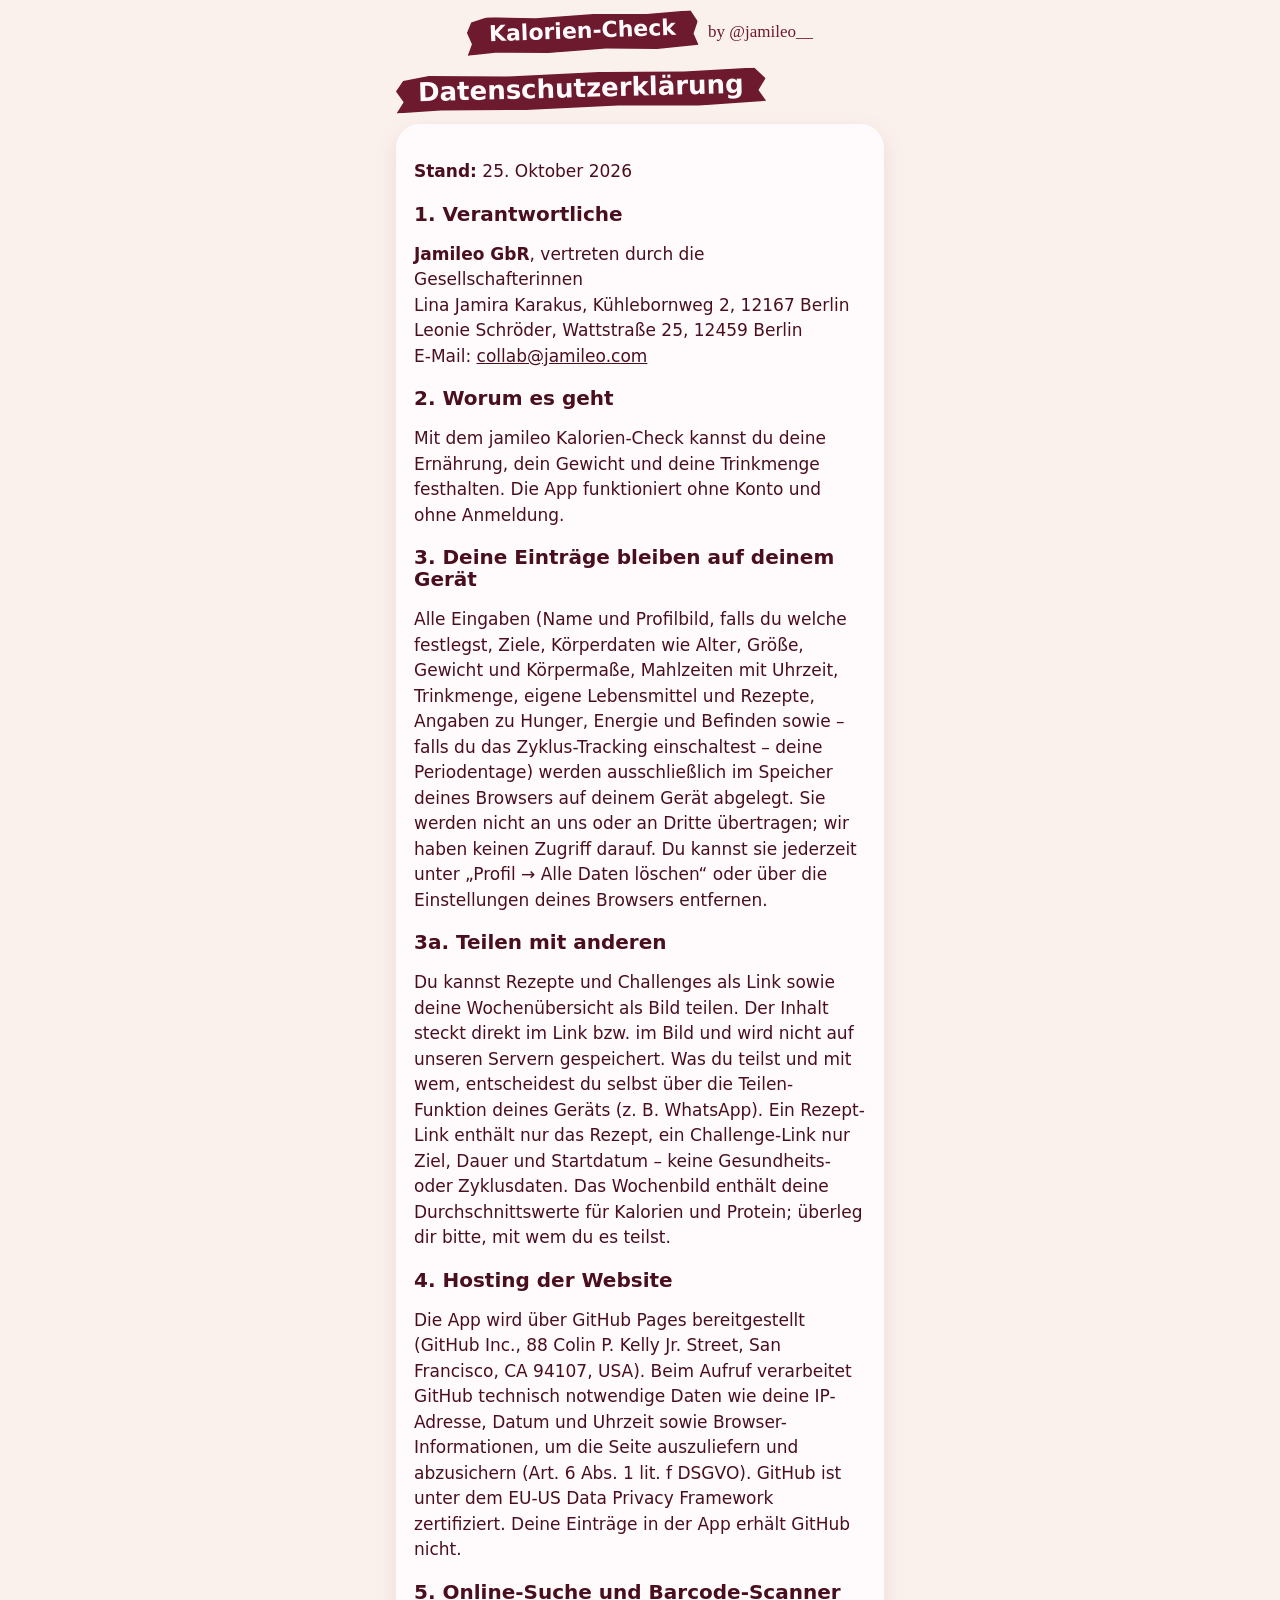
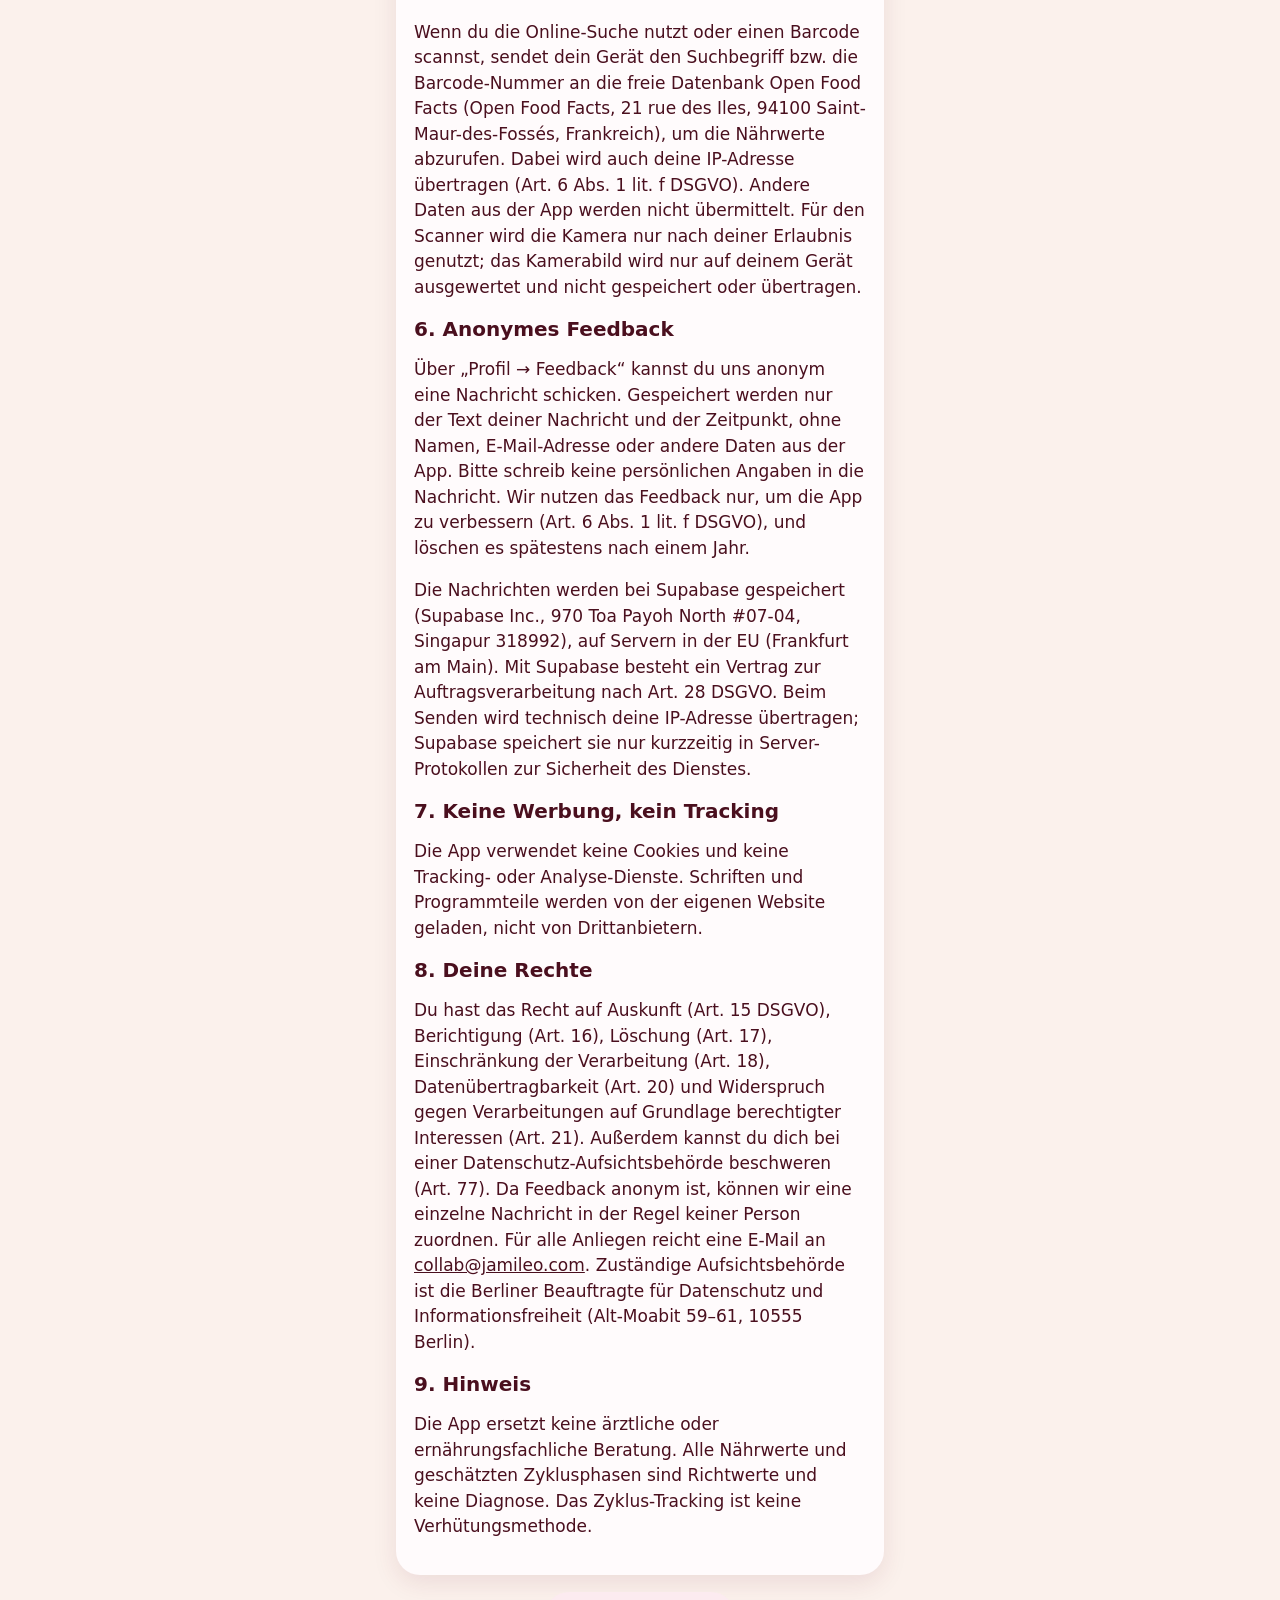
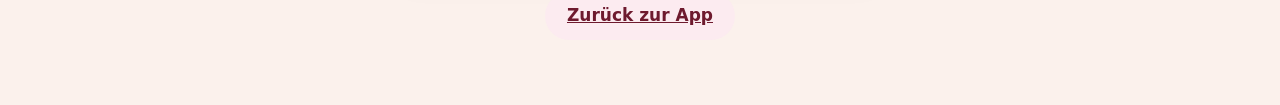
==== datenschutz.html @ 73e23eed "jamileo Kalorien-Check unter app.jamileo.com Co-Authored-By: Claude Opus 5.5 <noreply@anthropic.com>" ====
<!doctype html>
<html lang="de">
<head>
<meta charset="utf-8">
<meta name="viewport" content="width=device-width, initial-scale=1, viewport-fit=cover">
<title>Datenschutz · jamileo Kalorien-Check</title>
<meta name="theme-color" content="#6E1A2E">
<link rel="icon" href="icons/icon-192.png">
<link rel="stylesheet" href="app.css">
<style>
  body { padding-bottom: 40px; }
  .legal-page h3 { margin-top: 18px; }
  .legal-page p, .legal-page li { line-height: 1.5; }
  .legal-page ul { padding-left: 20px; }
  .fill { background: #FFE9A8; padding: 0 4px; border-radius: 4px; }
</style>
</head>
<body>
<header class="top">
  <div class="brand"><a class="brush dark" href="./" style="text-decoration:none">Kalorien-Check</a><span class="script handle">by @jamileo__</span></div>
</header>
<main class="legal-page">
  <h2 class="brush dark">Datenschutzerklärung</h2>
  <div class="card">
    <p><b>Stand:</b> 25. Oktober 2026</p>

    <h3>1. Verantwortliche</h3>
    <p><b>Jamileo GbR</b>, vertreten durch die Gesellschafterinnen<br>
      Lina Jamira Karakus, Kühlebornweg 2, 12167 Berlin<br>
      Leonie Schröder, Wattstraße 25, 12459 Berlin<br>
      E-Mail: <a href="mailto:collab@jamileo.com">collab@jamileo.com</a></p>

    <h3>2. Worum es geht</h3>
    <p>Mit dem jamileo Kalorien-Check kannst du deine Ernährung, dein Gewicht und deine Trinkmenge festhalten. Die App funktioniert ohne Konto und ohne Anmeldung.</p>

    <h3>3. Deine Einträge bleiben auf deinem Gerät</h3>
    <p>Alle Eingaben (Name und Profilbild, falls du welche festlegst, Ziele, Körperdaten wie Alter, Größe, Gewicht und Körpermaße, Mahlzeiten mit Uhrzeit, Trinkmenge, eigene Lebensmittel und Rezepte, Angaben zu Hunger, Energie und Befinden sowie – falls du das Zyklus-Tracking einschaltest – deine Periodentage) werden ausschließlich im Speicher deines Browsers auf deinem Gerät abgelegt. Sie werden nicht an uns oder an Dritte übertragen; wir haben keinen Zugriff darauf. Du kannst sie jederzeit unter „Profil → Alle Daten löschen“ oder über die Einstellungen deines Browsers entfernen.</p>

    <h3>3a. Teilen mit anderen</h3>
    <p>Du kannst Rezepte und Challenges als Link sowie deine Wochenübersicht als Bild teilen. Der Inhalt steckt direkt im Link bzw. im Bild und wird nicht auf unseren Servern gespeichert. Was du teilst und mit wem, entscheidest du selbst über die Teilen-Funktion deines Geräts (z. B. WhatsApp). Ein Rezept-Link enthält nur das Rezept, ein Challenge-Link nur Ziel, Dauer und Startdatum – keine Gesundheits- oder Zyklusdaten. Das Wochenbild enthält deine Durchschnittswerte für Kalorien und Protein; überleg dir bitte, mit wem du es teilst.</p>

    <h3>4. Hosting der Website</h3>
    <p>Die App wird über GitHub Pages bereitgestellt (GitHub Inc., 88 Colin P. Kelly Jr. Street, San Francisco, CA 94107, USA). Beim Aufruf verarbeitet GitHub technisch notwendige Daten wie deine IP-Adresse, Datum und Uhrzeit sowie Browser-Informationen, um die Seite auszuliefern und abzusichern (Art. 6 Abs. 1 lit. f DSGVO). GitHub ist unter dem EU-US Data Privacy Framework zertifiziert. Deine Einträge in der App erhält GitHub nicht.</p>

    <h3>5. Online-Suche und Barcode-Scanner</h3>
    <p>Wenn du die Online-Suche nutzt oder einen Barcode scannst, sendet dein Gerät den Suchbegriff bzw. die Barcode-Nummer an die freie Datenbank Open Food Facts (Open Food Facts, 21 rue des Iles, 94100 Saint-Maur-des-Fossés, Frankreich), um die Nährwerte abzurufen. Dabei wird auch deine IP-Adresse übertragen (Art. 6 Abs. 1 lit. f DSGVO). Andere Daten aus der App werden nicht übermittelt. Für den Scanner wird die Kamera nur nach deiner Erlaubnis genutzt; das Kamerabild wird nur auf deinem Gerät ausgewertet und nicht gespeichert oder übertragen.</p>

    <h3>6. Anonymes Feedback</h3>
    <p>Über „Profil → Feedback“ kannst du uns anonym eine Nachricht schicken. Gespeichert werden nur der Text deiner Nachricht und der Zeitpunkt, ohne Namen, E-Mail-Adresse oder andere Daten aus der App. Bitte schreib keine persönlichen Angaben in die Nachricht. Wir nutzen das Feedback nur, um die App zu verbessern (Art. 6 Abs. 1 lit. f DSGVO), und löschen es spätestens nach einem Jahr.</p>
    <p>Die Nachrichten werden bei Supabase gespeichert (Supabase Inc., 970 Toa Payoh North #07-04, Singapur 318992), auf Servern in der EU (Frankfurt am Main). Mit Supabase besteht ein Vertrag zur Auftragsverarbeitung nach Art. 28 DSGVO. Beim Senden wird technisch deine IP-Adresse übertragen; Supabase speichert sie nur kurzzeitig in Server-Protokollen zur Sicherheit des Dienstes.</p>

    <h3>7. Keine Werbung, kein Tracking</h3>
    <p>Die App verwendet keine Cookies und keine Tracking- oder Analyse-Dienste. Schriften und Programmteile werden von der eigenen Website geladen, nicht von Drittanbietern.</p>

    <h3>8. Deine Rechte</h3>
    <p>Du hast das Recht auf Auskunft (Art. 15 DSGVO), Berichtigung (Art. 16), Löschung (Art. 17), Einschränkung der Verarbeitung (Art. 18), Datenübertragbarkeit (Art. 20) und Widerspruch gegen Verarbeitungen auf Grundlage berechtigter Interessen (Art. 21). Außerdem kannst du dich bei einer Datenschutz-Aufsichtsbehörde beschweren (Art. 77). Da Feedback anonym ist, können wir eine einzelne Nachricht in der Regel keiner Person zuordnen. Für alle Anliegen reicht eine E-Mail an <a href="mailto:collab@jamileo.com">collab@jamileo.com</a>. Zuständige Aufsichtsbehörde ist die Berliner Beauftragte für Datenschutz und Informationsfreiheit (Alt-Moabit 59–61, 10555 Berlin).</p>

    <h3>9. Hinweis</h3>
    <p>Die App ersetzt keine ärztliche oder ernährungsfachliche Beratung. Alle Nährwerte und geschätzten Zyklusphasen sind Richtwerte und keine Diagnose. Das Zyklus-Tracking ist keine Verhütungsmethode.</p>
  </div>
  <p class="center"><a class="btn ghost" href="./">Zurück zur App</a></p>
</main>
</body>
</html>
---- app.css ----
@font-face { font-family: "Baloo 2"; src: url("fonts/Baloo2.ttf"); font-weight: 400 800; font-display: swap; }
@font-face { font-family: "Caveat Brush"; src: url("fonts/CaveatBrush.ttf"); font-display: swap; }

:root {
  color-scheme: light;
  --creme: #FBF1EC;
  --weiss: #FFFBFC;
  --rosa: #F6D3DC;
  --rosa-hell: #FCEBF0;
  --rosa-mittel: #E9A9BA;
  --bordeaux: #6E1A2E;
  --bordeaux-dunkel: #4A0F1E;
  --text: #4A0F1E;
  --muted: #8A5A66;
  --ok: #3F7A4F;
  --warn: #B4472F;
  --shadow: 0 8px 24px rgba(110, 26, 46, .10);
  --radius: 24px;
  --tab-h: 76px;
  --on-accent: #FFFBFC;
  --good-bg: #E4F1E7;
}

* { box-sizing: border-box; }
html, body { margin: 0; overflow-x: hidden; }
body {
  background: var(--creme);
  color: var(--text);
  font-family: "Baloo 2", system-ui, -apple-system, "Segoe UI", sans-serif;
  font-size: 17px;
  line-height: 1.35;
  -webkit-tap-highlight-color: transparent;
  padding-bottom: calc(var(--tab-h) + 24px + env(safe-area-inset-bottom));
}
button, input, select { font: inherit; color: inherit; }
h2, h3 { margin: 0; line-height: 1.1; }
h3 { font-size: 20px; font-weight: 800; margin-bottom: 10px; }
a { color: inherit; }
[hidden] { display: none !important; }

.emoji { font-family: "Apple Color Emoji", "Noto Color Emoji", "Segoe UI Emoji", sans-serif; font-weight: 400; }
.script { font-family: "Caveat Brush", cursive; font-weight: 400; }
.muted { color: var(--muted); }
.small { font-size: 14px; }
.center { text-align: center; }

/* Brush-stroke label, the signature element from the Instagram posts */
.brush {
  display: inline-block;
  font-weight: 800;
  padding: 2px 22px 6px;
  clip-path: polygon(2% 12%, 9% 0, 30% 7%, 55% 1%, 78% 6%, 97% 0, 100% 30%, 98% 62%, 100% 92%, 82% 100%, 60% 94%, 35% 100%, 12% 95%, 0 100%, 2% 70%, 0 40%);
}
.brush.dark { background: var(--bordeaux); color: var(--on-accent); }
h2.brush { font-size: 26px; transform: rotate(-1.5deg); margin: 8px 0 16px; }

.top { padding: calc(14px + env(safe-area-inset-top)) 16px 4px; }
.brand { display: flex; align-items: center; gap: 10px; }
.brand .brush { font-size: 22px; transform: rotate(-2deg); white-space: nowrap; }
.brand .handle { font-size: 17px; color: var(--bordeaux); white-space: nowrap; min-width: 0; overflow: hidden; text-overflow: ellipsis; }

main { max-width: 520px; margin: 0 auto; padding: 8px 16px; }
.view { display: flex; flex-direction: column; gap: 14px; }

.card {
  background: var(--weiss);
  border-radius: var(--radius);
  padding: 18px;
  box-shadow: var(--shadow);
}

.icon-btn {
  width: 44px; height: 44px; border-radius: 50%;
  border: 0; background: var(--weiss); box-shadow: var(--shadow);
  font-size: 24px; font-weight: 800; color: var(--bordeaux); cursor: pointer;
}

.btn {
  display: inline-flex; align-items: center; justify-content: center;
  min-height: 48px; padding: 8px 22px; border-radius: 999px; border: 0;
  background: var(--bordeaux); color: var(--on-accent); font-weight: 800; font-size: 17px; cursor: pointer;
}
.btn.ghost { background: var(--rosa-hell); color: var(--bordeaux); }
.btn.danger { background: transparent; color: var(--warn); }
.btn:active { transform: scale(.97); }
.btn-row { display: flex; gap: 10px; flex-wrap: wrap; margin: 10px 0 4px; }

input, select {
  width: 100%; min-height: 48px; padding: 8px 14px; border-radius: 14px;
  border: 2px solid var(--rosa); background: var(--weiss); font-size: 17px;
}
input:focus, select:focus { outline: none; border-color: var(--bordeaux); }

/* Day navigation */
.daynav { display: flex; align-items: center; justify-content: space-between; }
.daylabel { text-align: center; display: flex; flex-direction: column; }
.daylabel span { font-size: 24px; font-weight: 800; }
.daylabel small { color: var(--muted); font-size: 15px; }

/* Summary ring */
.summary { display: grid; grid-template-columns: auto minmax(0, 1fr); align-items: center; gap: 14px; }
.avg-deficit { grid-column: 1 / -1; border-top: 2px solid var(--rosa-hell); padding-top: 12px; font-size: 15px; }
.avg-deficit:empty { display: none; }
.avg-deficit .row { display: flex; justify-content: space-between; gap: 10px; font-weight: 600; }
.avg-deficit .row b.good { color: var(--ok); }
.avg-deficit .row b.bad { color: var(--warn); }
.avg-deficit p { margin: 8px 0 0; color: var(--muted); }
.entry .t { color: var(--bordeaux); font-weight: 800; }

/* Journal */
.journal { display: flex; flex-direction: column; gap: 12px; }
.journal .meal-head { margin: 0; }
.j-row { display: grid; grid-template-columns: 1fr; gap: 4px; }
.j-label { font-weight: 700; }
.j-scale { display: grid; grid-template-columns: repeat(5, 1fr); gap: 6px; }
.j-dot { min-height: 44px; border: 0; border-radius: 12px; background: var(--rosa-hell); color: var(--bordeaux); font-weight: 800; cursor: pointer; }
.j-dot.on { background: var(--bordeaux); color: var(--on-accent); }
.j-ends { display: flex; justify-content: space-between; color: var(--muted); }
.j-choice { display: flex; gap: 8px; flex-wrap: wrap; }
.j-choice .chip, .j-cycle .chip { box-shadow: none; background: var(--rosa-hell); }
.j-choice .chip.active, .j-cycle .chip.active { background: var(--bordeaux); color: var(--on-accent); }
.j-cycle { display: flex; flex-direction: column; gap: 6px; align-items: flex-start; border-top: 2px solid var(--rosa-hell); padding-top: 10px; }
.ring-wrap { position: relative; width: 118px; height: 118px; flex: none; }
.ring { width: 100%; height: 100%; transform: rotate(-90deg); }
.ring circle { fill: none; stroke-width: 12; }
.ring-bg { stroke: var(--rosa-hell); }
.ring-fg { stroke: var(--bordeaux); stroke-linecap: round; transition: stroke-dashoffset .5s ease; }
.ring-fg.over { stroke: var(--warn); }
.ring-text { position: absolute; inset: 0; display: flex; flex-direction: column; align-items: center; justify-content: center; }
.ring-num { font-size: 30px; font-weight: 800; line-height: 1; }
.ring-sub { font-size: 14px; color: var(--muted); }
.sum-side { flex: 1; display: flex; flex-direction: column; gap: 10px; }
.sum-row { display: grid; grid-template-columns: 26px 1fr auto; align-items: center; gap: 6px; }
.sum-row b { font-size: 18px; white-space: nowrap; }

/* Macro bars */
.macros { display: grid; gap: 12px; }
.macro-top { display: flex; justify-content: space-between; font-weight: 600; }
.macro-top b { font-weight: 800; }
.bar { height: 12px; border-radius: 6px; background: var(--rosa-hell); overflow: hidden; margin-top: 4px; }
.bar i { display: block; height: 100%; border-radius: 6px; background: linear-gradient(90deg, var(--rosa-mittel), var(--bordeaux)); transition: width .5s ease; }
.bar i.over { background: var(--warn); }

/* Water */
.water-head { display: flex; justify-content: space-between; font-weight: 700; margin-bottom: 10px; }
.glasses { display: flex; flex-wrap: wrap; gap: 8px; }
.glass {
  width: 44px; height: 52px; border: 0; cursor: pointer; padding: 0;
  border-radius: 6px 6px 14px 14px; background: var(--rosa-hell);
  position: relative; overflow: hidden;
}
.glass::after { content: ""; position: absolute; left: 0; right: 0; bottom: 0; height: 0; background: #7FB7D9; transition: height .3s ease; }
.glass.full::after { height: 78%; }

/* Meals */
.meal-head { display: flex; justify-content: space-between; align-items: center; margin-bottom: 6px; }
.meal-head h3 { margin: 0; }
.meal-head small { color: var(--muted); font-weight: 600; }
.entry {
  display: grid; grid-template-columns: 1fr auto; gap: 2px 10px; width: 100%;
  padding: 10px 0; border: 0; border-top: 2px solid var(--rosa-hell); background: none; text-align: left; cursor: pointer;
}
.entry .n { font-weight: 700; }
.entry .k { font-weight: 800; text-align: right; }
.entry .d { grid-column: 1 / -1; font-size: 14px; color: var(--muted); }
.add-line { margin-top: 8px; width: 100%; min-height: 44px; border: 2px dashed var(--rosa-mittel); border-radius: 14px; background: none; color: var(--bordeaux); font-weight: 700; cursor: pointer; }
.empty { color: var(--muted); font-size: 15px; margin: 4px 0 0; }

.notice { background: var(--rosa); }
.legal a { color: var(--bordeaux); font-weight: 700; }
.notice p { margin: 6px 0 0; }
.insta { display: flex; flex-direction: column; align-items: center; text-decoration: none; background: var(--rosa); text-align: center; }
.insta .script { font-size: 26px; }

/* Tabs */
.tabs {
  position: fixed; left: 0; right: 0; bottom: 0; z-index: 10;
  display: grid; grid-template-columns: repeat(5, 1fr); align-items: center;
  height: calc(var(--tab-h) + env(safe-area-inset-bottom)); padding-bottom: env(safe-area-inset-bottom);
  background: var(--weiss); box-shadow: 0 -6px 24px rgba(110, 26, 46, .10);
}
.tabs button { border: 0; background: none; display: flex; flex-direction: column; align-items: center; gap: 2px; font-weight: 700; font-size: 14px; color: var(--muted); cursor: pointer; padding: 6px 0; }
.tabs button .emoji { font-size: 22px; }
.tabs button.active { color: var(--bordeaux); }
.tabs .add-fab {
  justify-self: center; width: 64px; height: 64px; border-radius: 50%; margin-top: -26px;
  background: var(--bordeaux); color: var(--on-accent); font-size: 38px; font-weight: 600; line-height: 1;
  box-shadow: 0 10px 24px rgba(110, 26, 46, .35);
}
.tabs button[data-view="today"] { order: -2; }
.tabs button[data-view="ideas"] { order: -1; }
.tabs button { font-size: 13px; }

/* Ideas */
.ideas { display: grid; gap: 14px; }
.idea { padding: 0; overflow: hidden; }
.idea img { display: block; width: 100%; aspect-ratio: 4 / 3; object-fit: cover; background: var(--rosa-hell); }
.idea-body { padding: 14px 18px 18px; display: flex; flex-direction: column; gap: 8px; }
.idea-body h3 { margin: 0; font-size: 22px; }
.idea-body p { margin: 0; }
.idea-macros { font-weight: 700; }
.idea details { font-size: 15px; }
.idea summary { font-weight: 700; color: var(--bordeaux); cursor: pointer; }
.idea ul { margin: 6px 0 0; padding-left: 20px; color: var(--muted); }
.ideas.compact .idea { display: grid; grid-template-columns: 110px 1fr; }
.ideas.compact .idea img { height: 100%; aspect-ratio: auto; }
.ideas.compact .idea-body { padding: 12px 14px; gap: 6px; }
.ideas.compact .idea-body h3 { font-size: 18px; }
.ideas.compact .btn { min-height: 40px; font-size: 15px; padding: 6px 14px; }
textarea { width: 100%; padding: 10px 14px; border-radius: 14px; border: 2px solid var(--rosa); background: var(--weiss); font: inherit; font-size: 17px; resize: vertical; }
textarea:focus { outline: none; border-color: var(--bordeaux); }

/* Sheets */
.sheet-backdrop { position: fixed; inset: 0; z-index: 20; background: rgba(74, 15, 30, .45); display: flex; align-items: flex-end; justify-content: center; }
.sheet {
  width: 100%; max-width: 560px; max-height: 92vh; overflow-y: auto;
  background: var(--creme); border-radius: 28px 28px 0 0;
  padding: 18px 16px calc(24px + env(safe-area-inset-bottom));
  animation: up .25s ease;
}
@keyframes up { from { transform: translateY(40px); opacity: 0; } }
.sheet-head { display: flex; justify-content: space-between; align-items: center; }
.lead { font-size: 26px; color: var(--bordeaux); margin: 0 0 10px; }

.seg { display: grid; grid-auto-flow: column; grid-auto-columns: 1fr; gap: 4px; background: var(--rosa-hell); padding: 4px; border-radius: 999px; margin-bottom: 14px; }
.seg button { border: 0; background: none; min-height: 40px; border-radius: 999px; font-weight: 700; color: var(--bordeaux); cursor: pointer; font-size: 15px; }
.seg button.active { background: var(--bordeaux); color: var(--on-accent); }
.seg.small { margin: 4px 0; }

.chips { display: flex; gap: 8px; overflow-x: auto; padding: 10px 0; scrollbar-width: none; }
.chip { flex: none; border: 0; border-radius: 999px; padding: 6px 14px; min-height: 44px; background: var(--weiss); color: var(--bordeaux); font-weight: 700; font-size: 15px; box-shadow: var(--shadow); cursor: pointer; }
#quick-amounts { flex-wrap: wrap; overflow: visible; }
.chip.active { background: var(--bordeaux); color: var(--on-accent); }

.list { display: flex; flex-direction: column; gap: 8px; }
.food {
  display: grid; grid-template-columns: 1fr auto; gap: 2px 10px; align-items: center;
  padding: 12px 14px; border: 0; border-radius: 16px; background: var(--weiss); box-shadow: var(--shadow); text-align: left; cursor: pointer;
}
.food .n { font-weight: 700; }
.food .k { font-weight: 800; white-space: nowrap; }
.food .d { grid-column: 1 / -1; font-size: 14px; color: var(--muted); }

.plan { margin-bottom: 12px; }
#online:not(:empty) { margin: 10px 0 4px; }
#online .online-head { margin-top: 6px; }
.loading-dots::after { content: ""; animation: dots 1.2s steps(4) infinite; }
@keyframes dots { 0% { content: ""; } 25% { content: "."; } 50% { content: ".."; } 75% { content: "..."; } }
.online-head { margin: 18px 0 10px; }
.plan p { margin: 4px 0 10px; }

.form { display: flex; flex-direction: column; gap: 12px; }
.form label { display: flex; flex-direction: column; gap: 4px; font-weight: 700; font-size: 15px; }
.form label > span { display: flex; align-items: center; gap: 8px; font-weight: 600; }
.form label > span input { flex: 1; }
.form label.check { flex-direction: row; align-items: center; gap: 10px; }
.form label.check input { width: 22px; min-height: 22px; accent-color: var(--bordeaux); }
#goals-form label { flex-direction: row; justify-content: space-between; align-items: center; }
#goals-form label > span { width: 60%; }
.grid2 { display: grid; grid-template-columns: 1fr 1fr; gap: 10px; }

.inline-form { display: flex; gap: 8px; align-items: center; margin: 10px 0; }
.inline-form input { flex: 1; }

.pick { display: flex; flex-direction: column; }
.amount-row { display: grid; grid-template-columns: 1fr 1.4fr; gap: 8px; }
.amount-row select:disabled { opacity: 1; background: var(--rosa-hell); }
.pick b { font-size: 22px; }
.pick small { color: var(--muted); }
.preview { display: grid; grid-template-columns: repeat(4, 1fr); gap: 6px; background: var(--weiss); border-radius: 18px; padding: 12px; box-shadow: var(--shadow); text-align: center; }
.preview div { display: flex; flex-direction: column; }
.preview b { font-size: 20px; }
.preview small { color: var(--muted); font-size: 13px; }

/* Scanner */
.scan-box { position: relative; aspect-ratio: 4 / 3; border-radius: 20px; overflow: hidden; background: var(--bordeaux-dunkel); }
.scan-box video { width: 100%; height: 100%; object-fit: cover; }
.scan-frame { position: absolute; left: 12%; right: 12%; top: 32%; bottom: 32%; border: 3px solid var(--rosa); border-radius: 14px; box-shadow: 0 0 0 999px rgba(0, 0, 0, .25); }

/* Charts */
.chart svg { width: 100%; height: auto; display: block; }
.chart text { font-family: "Baloo 2", system-ui, sans-serif; fill: var(--muted); font-size: 12px; }

.toast {
  position: fixed; left: 50%; top: calc(12px + env(safe-area-inset-top)); z-index: 30;
  transform: translateX(-50%) translateY(-20px); opacity: 0; pointer-events: none;
  background: var(--bordeaux); color: var(--on-accent); padding: 10px 20px; border-radius: 18px; font-weight: 700;
  transition: opacity .2s, transform .2s; max-width: calc(100% - 32px); text-align: center;
}
.toast.show { opacity: 1; transform: translateX(-50%) translateY(0); }

@media (min-width: 700px) {
  .brand { justify-content: center; }
}

/* Trends */
.grid3 { display: grid; grid-template-columns: repeat(3, 1fr); gap: 8px; }
.grid3 label > span { flex-direction: column; align-items: stretch; gap: 2px; }
.big-stat { display: flex; flex-direction: column; margin: 4px 0 12px; }
.big-stat b { font-size: 34px; line-height: 1.1; }
.big-stat.good b { color: var(--ok); }
.big-stat.bad b { color: var(--warn); }
.stat-row { display: grid; grid-template-columns: repeat(3, 1fr); gap: 8px; text-align: center; background: var(--rosa-hell); border-radius: 16px; padding: 10px 6px; margin: 8px 0; }
.stat-row div { display: flex; flex-direction: column; }
.stat-row b { font-size: 20px; }
.stat-row small { color: var(--muted); font-size: 12px; line-height: 1.2; }
.tiles { display: grid; grid-template-columns: 1fr 1fr; gap: 8px; }
.tile { display: flex; flex-direction: column; align-items: flex-start; text-align: left; gap: 1px; border: 2px solid var(--rosa-hell); background: var(--weiss); border-radius: 16px; padding: 10px 12px; cursor: pointer; color: var(--text); }
.tile.active { border-color: var(--bordeaux); background: var(--rosa-hell); }
.tile small { color: var(--muted); font-weight: 700; }
.tile b { font-size: 20px; }
.tile b em { font-style: normal; font-size: 13px; color: var(--muted); }
.tile span { font-size: 12px; color: var(--muted); }
.tile .trend { color: var(--bordeaux); font-weight: 800; }
.nut { margin: 8px 0; }
.nut-top { display: flex; justify-content: space-between; gap: 8px; font-weight: 600; font-size: 15px; }
.nut-top small { color: var(--muted); font-weight: 500; }
.bar i.full { background: var(--ok); }
.bar i.low { background: linear-gradient(90deg, var(--rosa-mittel), var(--warn)); }
.hint { background: var(--rosa-hell); border-radius: 14px; padding: 10px 12px; margin: 10px 0 0; font-size: 15px; }
.hint.good { background: var(--good-bg); }
h4 { margin: 14px 0 4px; font-size: 17px; }
.gap { border-left: 4px solid var(--warn); padding: 4px 0 4px 10px; margin: 8px 0; font-size: 15px; }
.gap span { color: var(--muted); }
.table-wrap { overflow-x: auto; }
.cycle-table { width: 100%; border-collapse: collapse; font-size: 13px; text-align: center; }
.cycle-table th, .cycle-table td { padding: 6px 4px; border-bottom: 1px solid var(--rosa-hell); }
.cycle-table thead th { font-size: 12px; color: var(--muted); }
.cycle-table tbody th { text-align: left; font-weight: 700; }

/* Recipes */
.recipe .idea-body { gap: 6px; }
.tag-cat { align-self: flex-start; background: var(--rosa-hell); color: var(--bordeaux); font-weight: 700; font-size: 13px; padding: 2px 10px; border-radius: 999px; }
.recipe .btn-row { margin: 4px 0 0; }
.recipe .btn-row .btn { flex: 1; min-height: 42px; padding: 6px 12px; font-size: 15px; }
.ideas.compact .recipe { display: block; }
#recipe-search { margin-top: 2px; }
#recipe-new { width: 100%; margin-top: 4px; }
.empty-state p { margin: 6px 0 0; }
.paste-link summary { font-weight: 700; color: var(--bordeaux); cursor: pointer; }
.ing { display: grid; grid-template-columns: 1fr 84px 26px 44px; gap: 6px; align-items: center; padding: 6px 0; border-bottom: 2px solid var(--rosa-hell); }
.ing-name { font-weight: 700; font-size: 15px; }
.ing input { min-height: 40px; padding: 4px 8px; }
.ing-unit { color: var(--muted); font-weight: 700; }
.icon-btn.small { width: 44px; height: 44px; font-size: 16px; box-shadow: none; background: var(--rosa-hell); }
.ing-search { display: flex; flex-direction: column; gap: 6px; }
.span4 { grid-column: 1 / -1; margin: 0; }

/* Sharing */
#share-week { width: 100%; margin-top: 4px; }
.challenge { border-top: 2px solid var(--rosa-hell); padding-top: 8px; margin-top: 8px; }
.challenge p { margin: 4px 0 0; }
.challenge .btn-row { margin: 6px 0 0; }
.small-btn { min-height: 44px; padding: 4px 14px; font-size: 14px; }
.challenge-form { margin-top: 12px; }

/* Favorites & copy */
.pick-row { display: flex; align-items: flex-start; justify-content: space-between; gap: 10px; }
.fav { flex: none; width: 48px; height: 48px; border-radius: 50%; border: 0; background: var(--weiss); box-shadow: var(--shadow); font-size: 26px; color: var(--bordeaux); cursor: pointer; }
.fav.on { background: var(--bordeaux); color: #FFD45C; }
.list-head { margin: 10px 0 2px; font-size: 16px; color: var(--muted); }
.add-line.copy { border-style: solid; border-color: var(--rosa); background: var(--rosa-hell); }
#copy-day { min-height: 48px; }
.hitrate { display: grid; grid-template-columns: 1fr auto; gap: 4px 8px; margin: 10px 0; font-size: 15px; }
.hitrate .bar { grid-column: 1 / -1; margin: 0; }
.explain { margin: 4px 0 0; padding-left: 18px; font-size: 15px; line-height: 1.45; }
.explain li { margin: 3px 0; }
#goal-explain summary { font-weight: 700; color: var(--bordeaux); cursor: pointer; }

/* Dark mode: follows the system unless chosen in the profile */
@media (prefers-color-scheme: dark) {
  :root:not([data-theme="light"]) {
  color-scheme: dark;
  --creme: #1C1114;
  --weiss: #2A1A1F;
  --rosa: #4A2630;
  --rosa-hell: #3A2228;
  --rosa-mittel: #8C4A5E;
  --bordeaux: #C04F74;
  --bordeaux-dunkel: #F3DDE3;
  --text: #F6E6EA;
  --muted: #C9A3AD;
  --ok: #6FBF82;
  --warn: #E2775C;
  --good-bg: #233A2B;
  --shadow: 0 8px 24px rgba(0, 0, 0, .35);
  }
}
:root[data-theme="dark"] {
  color-scheme: dark;
  --creme: #1C1114;
  --weiss: #2A1A1F;
  --rosa: #4A2630;
  --rosa-hell: #3A2228;
  --rosa-mittel: #8C4A5E;
  --bordeaux: #C04F74;
  --bordeaux-dunkel: #F3DDE3;
  --text: #F6E6EA;
  --muted: #C9A3AD;
  --ok: #6FBF82;
  --warn: #E2775C;
  --good-bg: #233A2B;
  --shadow: 0 8px 24px rgba(0, 0, 0, .35);
}
/* Chart colors are SVG attributes; map them to the theme */
.chart [fill="#6E1A2E"] { fill: var(--bordeaux); }
.chart [stroke="#6E1A2E"] { stroke: var(--bordeaux); }
.chart [fill="#E9A9BA"] { fill: var(--rosa-mittel); }
.chart [fill="#FCEBF0"] { fill: var(--rosa-hell); }
.chart [fill="#B4472F"] { fill: var(--warn); }

@keyframes slideL { from { transform: translateX(30px); opacity: .4; } }
@keyframes slideR { from { transform: translateX(-30px); opacity: .4; } }
.daynav.slide-l { animation: slideL .25s ease; }
.daynav.slide-r { animation: slideR .25s ease; }
.notice.refeed { background: #FFE9C7; color: #4A2A0F; }
.notice.refeed p { margin: 4px 0 8px; }
@media (prefers-color-scheme: dark) { :root:not([data-theme="light"]) .notice.refeed { background: #4A3417; color: #FBE7C8; } }
:root[data-theme="dark"] .notice.refeed { background: #4A3417; color: #FBE7C8; }

/* Avatar */
.avatar { border-radius: 50%; overflow: hidden; padding: 0; border: 0; background: var(--rosa); display: flex; align-items: center; justify-content: center; flex: none; }
.avatar img { width: 100%; height: 100%; object-fit: cover; display: block; }
.avatar .emoji, .avatar .initials { width: 100%; height: 100%; display: flex; align-items: center; justify-content: center; }
.avatar .initials { background: var(--bordeaux); color: var(--on-accent); font-weight: 800; }
.avatar .neutral { background: var(--rosa-hell); opacity: .8; }
.avatar-mini { width: 42px; height: 42px; margin-left: auto; font-size: 24px; cursor: pointer; box-shadow: var(--shadow); }
.avatar-mini .initials { font-size: 17px; }
.avatar-big { width: 112px; height: 112px; font-size: 60px; margin: 0 auto; box-shadow: var(--shadow); }
.avatar-big .initials { font-size: 40px; }
.me-card { display: flex; flex-direction: column; gap: 12px; }
.me-card .btn-row { justify-content: center; margin: 0; }
.me-card > p { text-align: center; margin: 0; }
.me-name { display: flex; flex-direction: column; gap: 4px; font-weight: 700; font-size: 15px; }
.emoji-grid { display: grid; grid-template-columns: repeat(auto-fill, minmax(44px, 1fr)); gap: 6px; }
.emoji-pick { aspect-ratio: 1; border: 2px solid transparent; border-radius: 12px; background: var(--rosa-hell); font-size: 22px; cursor: pointer; min-height: 44px; }
.emoji-pick.on { border-color: var(--bordeaux); }
.color-row { display: flex; gap: 8px; flex-wrap: wrap; }
.color-pick { width: 44px; height: 44px; border-radius: 50%; border: 3px solid var(--weiss); box-shadow: 0 0 0 2px var(--rosa); cursor: pointer; }
.color-pick.on { box-shadow: 0 0 0 3px var(--bordeaux); }
.avatar-maker p { margin: 0; }
@media (min-width: 700px) { .avatar-mini { margin-left: 16px; } }
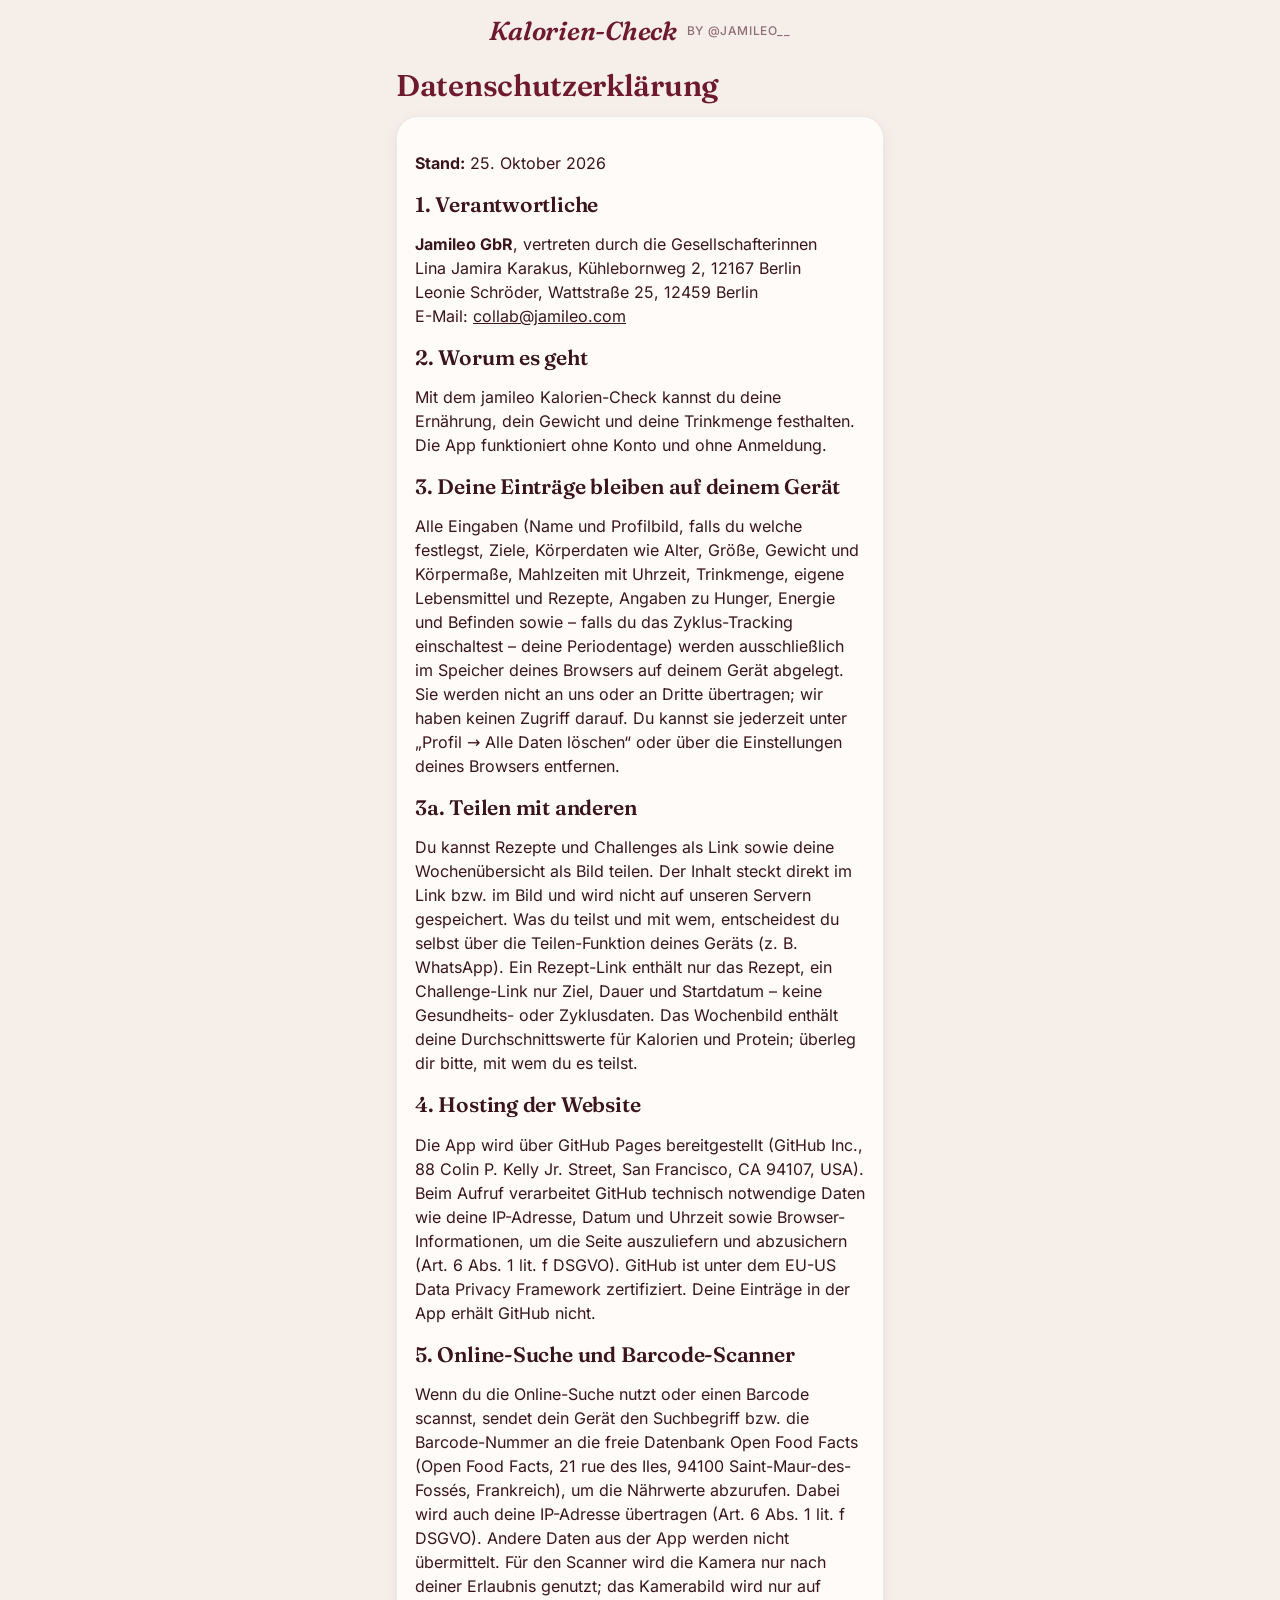
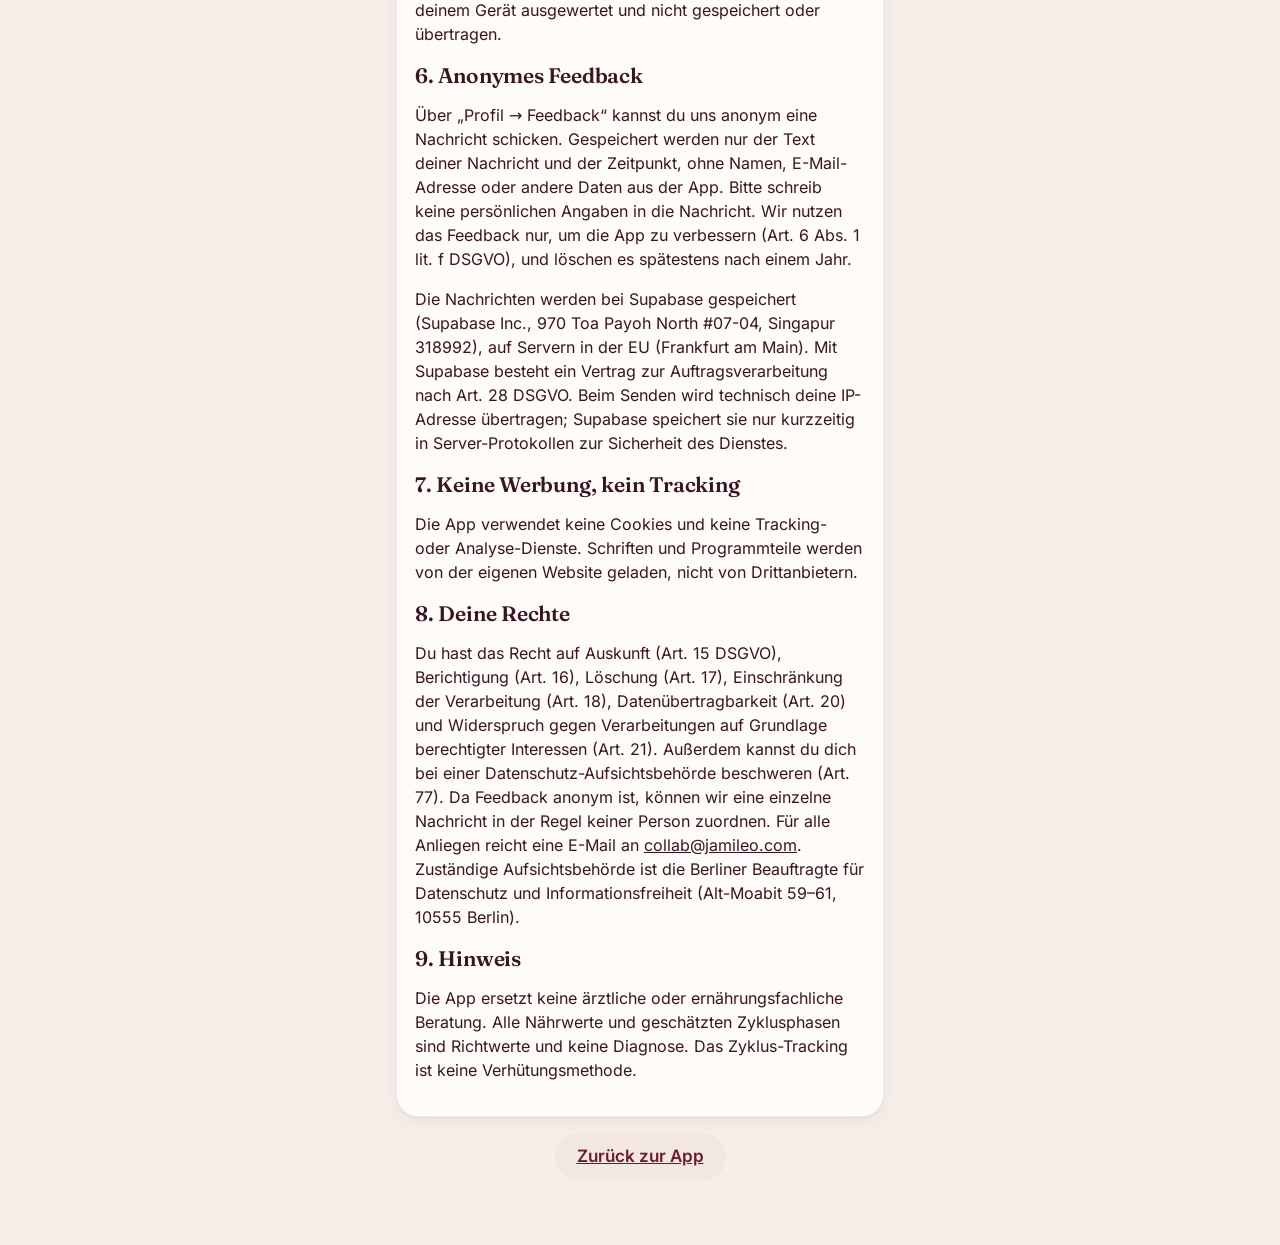
==== commit defc7c7c: "Neues Design „Rosé Editorial“: Fraunces und Inter, ruhigere Farben, hell als Standard - Schriften Fr" ====
--- a/datenschutz.html
+++ b/datenschutz.html
@@ -4,9 +4,9 @@
 <meta charset="utf-8">
 <meta name="viewport" content="width=device-width, initial-scale=1, viewport-fit=cover">
 <title>Datenschutz · jamileo Kalorien-Check</title>
-<meta name="theme-color" content="#6E1A2E">
+<meta name="theme-color" content="#F6EEE9">
 <link rel="icon" href="icons/icon-192.png">
-<link rel="stylesheet" href="app.css">
+<link rel="stylesheet" href="app.css?v=28">
 <style>
   body { padding-bottom: 40px; }
   .legal-page h3 { margin-top: 18px; }
--- a/app.css
+++ b/app.css
@@ -1,21 +1,24 @@
-@font-face { font-family: "Baloo 2"; src: url("fonts/Baloo2.ttf"); font-weight: 400 800; font-display: swap; }
-@font-face { font-family: "Caveat Brush"; src: url("fonts/CaveatBrush.ttf"); font-display: swap; }
+@font-face { font-family: "Inter"; src: url("fonts/Inter.woff2") format("woff2"); font-weight: 100 900; font-display: swap; }
+@font-face { font-family: "Fraunces"; src: url("fonts/Fraunces.woff2") format("woff2"); font-weight: 100 900; font-display: swap; }
+@font-face { font-family: "Fraunces"; src: url("fonts/Fraunces-Italic.woff2") format("woff2"); font-weight: 100 900; font-style: italic; font-display: swap; }
 
 :root {
   color-scheme: light;
-  --creme: #FBF1EC;
-  --weiss: #FFFBFC;
-  --rosa: #F6D3DC;
-  --rosa-hell: #FCEBF0;
-  --rosa-mittel: #E9A9BA;
+  --creme: #F6EEE9;
+  --weiss: #FFFBF8;
+  --rosa: #F2DCDF;
+  --rosa-hell: #F3E7E4;
+  --rosa-mittel: #D49AA6;
   --bordeaux: #6E1A2E;
   --bordeaux-dunkel: #4A0F1E;
-  --text: #4A0F1E;
-  --muted: #8A5A66;
+  --text: #3A1520;
+  --muted: #8C6E73;
+  --line: rgba(58, 21, 32, .08);
   --ok: #3F7A4F;
   --warn: #B4472F;
-  --shadow: 0 8px 24px rgba(110, 26, 46, .10);
-  --radius: 24px;
+  --shadow: 0 1px 2px rgba(58, 21, 32, .06), 0 6px 18px rgba(58, 21, 32, .05);
+  --radius: 22px;
+  --serif: "Fraunces", Georgia, serif;
   --tab-h: 76px;
   --on-accent: #FFFBFC;
   --good-bg: #E4F1E7;
@@ -26,38 +29,33 @@
 body {
   background: var(--creme);
   color: var(--text);
-  font-family: "Baloo 2", system-ui, -apple-system, "Segoe UI", sans-serif;
-  font-size: 17px;
+  font-family: "Inter", system-ui, -apple-system, "Segoe UI", sans-serif;
+  font-size: 16px;
   line-height: 1.35;
   -webkit-tap-highlight-color: transparent;
   padding-bottom: calc(var(--tab-h) + 24px + env(safe-area-inset-bottom));
 }
 button, input, select { font: inherit; color: inherit; }
 h2, h3 { margin: 0; line-height: 1.1; }
-h3 { font-size: 20px; font-weight: 800; margin-bottom: 10px; }
+h3 { font-family: var(--serif); font-size: 21px; font-weight: 600; letter-spacing: -0.01em; margin-bottom: 10px; }
 a { color: inherit; }
 [hidden] { display: none !important; }
 
 .emoji { font-family: "Apple Color Emoji", "Noto Color Emoji", "Segoe UI Emoji", sans-serif; font-weight: 400; }
-.script { font-family: "Caveat Brush", cursive; font-weight: 400; }
+.script { font-family: var(--serif); font-style: italic; font-weight: 500; }
 .muted { color: var(--muted); }
 .small { font-size: 14px; }
 .center { text-align: center; }
 
-/* Brush-stroke label, the signature element from the Instagram posts */
-.brush {
-  display: inline-block;
-  font-weight: 800;
-  padding: 2px 22px 6px;
-  clip-path: polygon(2% 12%, 9% 0, 30% 7%, 55% 1%, 78% 6%, 97% 0, 100% 30%, 98% 62%, 100% 92%, 82% 100%, 60% 94%, 35% 100%, 12% 95%, 0 100%, 2% 70%, 0 40%);
-}
-.brush.dark { background: var(--bordeaux); color: var(--on-accent); }
-h2.brush { font-size: 26px; transform: rotate(-1.5deg); margin: 8px 0 16px; }
+/* Page titles and the wordmark: serif, in the accent color */
+.brush { display: inline-block; font-family: var(--serif); font-weight: 600; letter-spacing: -0.01em; }
+.brush.dark { color: var(--bordeaux); }
+h2.brush { font-size: 30px; margin: 8px 0 14px; }
 
 .top { padding: calc(14px + env(safe-area-inset-top)) 16px 4px; }
 .brand { display: flex; align-items: center; gap: 10px; }
-.brand .brush { font-size: 22px; transform: rotate(-2deg); white-space: nowrap; }
-.brand .handle { font-size: 17px; color: var(--bordeaux); white-space: nowrap; min-width: 0; overflow: hidden; text-overflow: ellipsis; }
+.brand .brush { font-size: 26px; font-style: italic; white-space: nowrap; }
+.brand .handle { font-family: inherit; font-style: normal; font-size: 12px; font-weight: 500; letter-spacing: .05em; text-transform: uppercase; color: var(--muted); white-space: nowrap; min-width: 0; overflow: hidden; text-overflow: ellipsis; }
 
 main { max-width: 520px; margin: 0 auto; padding: 8px 16px; }
 .view { display: flex; flex-direction: column; gap: 14px; }
@@ -72,13 +70,13 @@
 .icon-btn {
   width: 44px; height: 44px; border-radius: 50%;
   border: 0; background: var(--weiss); box-shadow: var(--shadow);
-  font-size: 24px; font-weight: 800; color: var(--bordeaux); cursor: pointer;
+  font-size: 24px; font-weight: 600; color: var(--bordeaux); cursor: pointer;
 }
 
 .btn {
   display: inline-flex; align-items: center; justify-content: center;
   min-height: 48px; padding: 8px 22px; border-radius: 999px; border: 0;
-  background: var(--bordeaux); color: var(--on-accent); font-weight: 800; font-size: 17px; cursor: pointer;
+  background: var(--bordeaux); color: var(--on-accent); font-weight: 600; font-size: 17px; cursor: pointer;
 }
 .btn.ghost { background: var(--rosa-hell); color: var(--bordeaux); }
 .btn.danger { background: transparent; color: var(--warn); }
@@ -87,62 +85,63 @@
 
 input, select {
   width: 100%; min-height: 48px; padding: 8px 14px; border-radius: 14px;
-  border: 2px solid var(--rosa); background: var(--weiss); font-size: 17px;
+  border: 1px solid var(--rosa); background: var(--weiss); font-size: 16px;
 }
 input:focus, select:focus { outline: none; border-color: var(--bordeaux); }
 
 /* Day navigation */
 .daynav { display: flex; align-items: center; justify-content: space-between; }
 .daylabel { text-align: center; display: flex; flex-direction: column; }
-.daylabel span { font-size: 24px; font-weight: 800; }
+.daylabel span { font-family: var(--serif); font-size: 24px; font-weight: 600; }
 .daylabel small { color: var(--muted); font-size: 15px; }
 
 /* Summary ring */
 .summary { display: grid; grid-template-columns: auto minmax(0, 1fr); align-items: center; gap: 14px; }
-.avg-deficit { grid-column: 1 / -1; border-top: 2px solid var(--rosa-hell); padding-top: 12px; font-size: 15px; }
+.avg-deficit { grid-column: 1 / -1; border-top: 1px solid var(--line); padding-top: 12px; font-size: 14px; }
 .avg-deficit:empty { display: none; }
-.avg-deficit .row { display: flex; justify-content: space-between; gap: 10px; font-weight: 600; }
+.avg-deficit .row { display: flex; justify-content: space-between; gap: 10px; font-weight: 500; }
+.avg-deficit .row b { font-weight: 600; white-space: nowrap; }
 .avg-deficit .row b.good { color: var(--ok); }
 .avg-deficit .row b.bad { color: var(--warn); }
 .avg-deficit p { margin: 8px 0 0; color: var(--muted); }
-.entry .t { color: var(--bordeaux); font-weight: 800; }
+.entry .t { color: var(--bordeaux); font-weight: 600; }
 
 /* Journal */
 .journal { display: flex; flex-direction: column; gap: 12px; }
 .journal .meal-head { margin: 0; }
 .j-row { display: grid; grid-template-columns: 1fr; gap: 4px; }
-.j-label { font-weight: 700; }
+.j-label { font-weight: 600; }
 .j-scale { display: grid; grid-template-columns: repeat(5, 1fr); gap: 6px; }
-.j-dot { min-height: 44px; border: 0; border-radius: 12px; background: var(--rosa-hell); color: var(--bordeaux); font-weight: 800; cursor: pointer; }
+.j-dot { min-height: 44px; border: 0; border-radius: 12px; background: var(--rosa-hell); color: var(--bordeaux); font-weight: 600; cursor: pointer; }
 .j-dot.on { background: var(--bordeaux); color: var(--on-accent); }
 .j-ends { display: flex; justify-content: space-between; color: var(--muted); }
 .j-choice { display: flex; gap: 8px; flex-wrap: wrap; }
 .j-choice .chip, .j-cycle .chip { box-shadow: none; background: var(--rosa-hell); }
 .j-choice .chip.active, .j-cycle .chip.active { background: var(--bordeaux); color: var(--on-accent); }
-.j-cycle { display: flex; flex-direction: column; gap: 6px; align-items: flex-start; border-top: 2px solid var(--rosa-hell); padding-top: 10px; }
+.j-cycle { display: flex; flex-direction: column; gap: 6px; align-items: flex-start; border-top: 1px solid var(--line); padding-top: 10px; }
 .ring-wrap { position: relative; width: 118px; height: 118px; flex: none; }
 .ring { width: 100%; height: 100%; transform: rotate(-90deg); }
-.ring circle { fill: none; stroke-width: 12; }
+.ring circle { fill: none; stroke-width: 7; }
 .ring-bg { stroke: var(--rosa-hell); }
 .ring-fg { stroke: var(--bordeaux); stroke-linecap: round; transition: stroke-dashoffset .5s ease; }
 .ring-fg.over { stroke: var(--warn); }
 .ring-text { position: absolute; inset: 0; display: flex; flex-direction: column; align-items: center; justify-content: center; }
-.ring-num { font-size: 30px; font-weight: 800; line-height: 1; }
+.ring-num { font-family: var(--serif); font-size: 32px; font-weight: 600; line-height: 1; }
 .ring-sub { font-size: 14px; color: var(--muted); }
 .sum-side { flex: 1; display: flex; flex-direction: column; gap: 10px; }
-.sum-row { display: grid; grid-template-columns: 26px 1fr auto; align-items: center; gap: 6px; }
-.sum-row b { font-size: 18px; white-space: nowrap; }
+.sum-row { display: grid; grid-template-columns: 1fr auto; align-items: center; gap: 6px; }
+.sum-row b { font-family: var(--serif); font-size: 19px; font-weight: 600; white-space: nowrap; }
 
 /* Macro bars */
 .macros { display: grid; gap: 12px; }
-.macro-top { display: flex; justify-content: space-between; font-weight: 600; }
-.macro-top b { font-weight: 800; }
-.bar { height: 12px; border-radius: 6px; background: var(--rosa-hell); overflow: hidden; margin-top: 4px; }
-.bar i { display: block; height: 100%; border-radius: 6px; background: linear-gradient(90deg, var(--rosa-mittel), var(--bordeaux)); transition: width .5s ease; }
+.macro-top { display: flex; justify-content: space-between; font-weight: 500; }
+.macro-top b { font-weight: 600; }
+.bar { height: 8px; border-radius: 4px; background: var(--rosa-hell); overflow: hidden; margin-top: 4px; }
+.bar i { display: block; height: 100%; border-radius: 4px; background: var(--bordeaux); transition: width .5s ease; }
 .bar i.over { background: var(--warn); }
 
 /* Water */
-.water-head { display: flex; justify-content: space-between; font-weight: 700; margin-bottom: 10px; }
+.water-head { display: flex; justify-content: space-between; font-weight: 600; margin-bottom: 10px; }
 .glasses { display: flex; flex-wrap: wrap; gap: 8px; }
 .glass {
   width: 44px; height: 52px; border: 0; cursor: pointer; padding: 0;
@@ -158,34 +157,34 @@
 .meal-head small { color: var(--muted); font-weight: 600; }
 .entry {
   display: grid; grid-template-columns: 1fr auto; gap: 2px 10px; width: 100%;
-  padding: 10px 0; border: 0; border-top: 2px solid var(--rosa-hell); background: none; text-align: left; cursor: pointer;
-}
-.entry .n { font-weight: 700; }
-.entry .k { font-weight: 800; text-align: right; }
+  padding: 10px 0; border: 0; border-top: 1px solid var(--line); background: none; text-align: left; cursor: pointer;
+}
+.entry .n { font-weight: 600; }
+.entry .k { font-weight: 600; text-align: right; }
 .entry .d { grid-column: 1 / -1; font-size: 14px; color: var(--muted); }
-.add-line { margin-top: 8px; width: 100%; min-height: 44px; border: 2px dashed var(--rosa-mittel); border-radius: 14px; background: none; color: var(--bordeaux); font-weight: 700; cursor: pointer; }
+.add-line { margin-top: 8px; width: 100%; min-height: 44px; border: 2px dashed var(--rosa-mittel); border-radius: 14px; background: none; color: var(--bordeaux); font-weight: 600; cursor: pointer; }
 .empty { color: var(--muted); font-size: 15px; margin: 4px 0 0; }
 
 .notice { background: var(--rosa); }
-.legal a { color: var(--bordeaux); font-weight: 700; }
+.legal a { color: var(--bordeaux); font-weight: 600; }
 .notice p { margin: 6px 0 0; }
 .insta { display: flex; flex-direction: column; align-items: center; text-decoration: none; background: var(--rosa); text-align: center; }
-.insta .script { font-size: 26px; }
+.insta .script { font-size: 24px; }
 
 /* Tabs */
 .tabs {
   position: fixed; left: 0; right: 0; bottom: 0; z-index: 10;
   display: grid; grid-template-columns: repeat(5, 1fr); align-items: center;
   height: calc(var(--tab-h) + env(safe-area-inset-bottom)); padding-bottom: env(safe-area-inset-bottom);
-  background: var(--weiss); box-shadow: 0 -6px 24px rgba(110, 26, 46, .10);
-}
-.tabs button { border: 0; background: none; display: flex; flex-direction: column; align-items: center; gap: 2px; font-weight: 700; font-size: 14px; color: var(--muted); cursor: pointer; padding: 6px 0; }
+  background: var(--weiss); box-shadow: 0 -1px 0 var(--line);
+}
+.tabs button { border: 0; background: none; display: flex; flex-direction: column; align-items: center; gap: 2px; font-weight: 500; font-size: 14px; color: var(--muted); cursor: pointer; padding: 6px 0; }
 .tabs button .emoji { font-size: 22px; }
 .tabs button.active { color: var(--bordeaux); }
 .tabs .add-fab {
   justify-self: center; width: 64px; height: 64px; border-radius: 50%; margin-top: -26px;
-  background: var(--bordeaux); color: var(--on-accent); font-size: 38px; font-weight: 600; line-height: 1;
-  box-shadow: 0 10px 24px rgba(110, 26, 46, .35);
+  background: var(--bordeaux); color: var(--on-accent); font-size: 34px; font-weight: 300; line-height: 1;
+  box-shadow: 0 8px 20px rgba(110, 26, 46, .25);
 }
 .tabs button[data-view="today"] { order: -2; }
 .tabs button[data-view="ideas"] { order: -1; }
@@ -198,9 +197,9 @@
 .idea-body { padding: 14px 18px 18px; display: flex; flex-direction: column; gap: 8px; }
 .idea-body h3 { margin: 0; font-size: 22px; }
 .idea-body p { margin: 0; }
-.idea-macros { font-weight: 700; }
+.idea-macros { font-weight: 600; }
 .idea details { font-size: 15px; }
-.idea summary { font-weight: 700; color: var(--bordeaux); cursor: pointer; }
+.idea summary { font-weight: 600; color: var(--bordeaux); cursor: pointer; }
 .idea ul { margin: 6px 0 0; padding-left: 20px; color: var(--muted); }
 .ideas.compact .idea { display: grid; grid-template-columns: 110px 1fr; }
 .ideas.compact .idea img { height: 100%; aspect-ratio: auto; }
@@ -223,12 +222,12 @@
 .lead { font-size: 26px; color: var(--bordeaux); margin: 0 0 10px; }
 
 .seg { display: grid; grid-auto-flow: column; grid-auto-columns: 1fr; gap: 4px; background: var(--rosa-hell); padding: 4px; border-radius: 999px; margin-bottom: 14px; }
-.seg button { border: 0; background: none; min-height: 40px; border-radius: 999px; font-weight: 700; color: var(--bordeaux); cursor: pointer; font-size: 15px; }
+.seg button { border: 0; background: none; min-height: 40px; border-radius: 999px; font-weight: 600; color: var(--bordeaux); cursor: pointer; font-size: 15px; }
 .seg button.active { background: var(--bordeaux); color: var(--on-accent); }
 .seg.small { margin: 4px 0; }
 
 .chips { display: flex; gap: 8px; overflow-x: auto; padding: 10px 0; scrollbar-width: none; }
-.chip { flex: none; border: 0; border-radius: 999px; padding: 6px 14px; min-height: 44px; background: var(--weiss); color: var(--bordeaux); font-weight: 700; font-size: 15px; box-shadow: var(--shadow); cursor: pointer; }
+.chip { flex: none; border: 0; border-radius: 999px; padding: 6px 14px; min-height: 44px; background: var(--weiss); color: var(--bordeaux); font-weight: 600; font-size: 15px; box-shadow: var(--shadow); cursor: pointer; }
 #quick-amounts { flex-wrap: wrap; overflow: visible; }
 .chip.active { background: var(--bordeaux); color: var(--on-accent); }
 
@@ -237,8 +236,8 @@
   display: grid; grid-template-columns: 1fr auto; gap: 2px 10px; align-items: center;
   padding: 12px 14px; border: 0; border-radius: 16px; background: var(--weiss); box-shadow: var(--shadow); text-align: left; cursor: pointer;
 }
-.food .n { font-weight: 700; }
-.food .k { font-weight: 800; white-space: nowrap; }
+.food .n { font-weight: 600; }
+.food .k { font-weight: 600; white-space: nowrap; }
 .food .d { grid-column: 1 / -1; font-size: 14px; color: var(--muted); }
 
 .plan { margin-bottom: 12px; }
@@ -250,7 +249,7 @@
 .plan p { margin: 4px 0 10px; }
 
 .form { display: flex; flex-direction: column; gap: 12px; }
-.form label { display: flex; flex-direction: column; gap: 4px; font-weight: 700; font-size: 15px; }
+.form label { display: flex; flex-direction: column; gap: 4px; font-weight: 600; font-size: 15px; }
 .form label > span { display: flex; align-items: center; gap: 8px; font-weight: 600; }
 .form label > span input { flex: 1; }
 .form label.check { flex-direction: row; align-items: center; gap: 10px; }
@@ -279,12 +278,12 @@
 
 /* Charts */
 .chart svg { width: 100%; height: auto; display: block; }
-.chart text { font-family: "Baloo 2", system-ui, sans-serif; fill: var(--muted); font-size: 12px; }
+.chart text { font-family: "Inter", system-ui, sans-serif; fill: var(--muted); font-size: 12px; }
 
 .toast {
   position: fixed; left: 50%; top: calc(12px + env(safe-area-inset-top)); z-index: 30;
   transform: translateX(-50%) translateY(-20px); opacity: 0; pointer-events: none;
-  background: var(--bordeaux); color: var(--on-accent); padding: 10px 20px; border-radius: 18px; font-weight: 700;
+  background: var(--bordeaux); color: var(--on-accent); padding: 10px 20px; border-radius: 18px; font-weight: 600;
   transition: opacity .2s, transform .2s; max-width: calc(100% - 32px); text-align: center;
 }
 .toast.show { opacity: 1; transform: translateX(-50%) translateY(0); }
@@ -307,11 +306,11 @@
 .tiles { display: grid; grid-template-columns: 1fr 1fr; gap: 8px; }
 .tile { display: flex; flex-direction: column; align-items: flex-start; text-align: left; gap: 1px; border: 2px solid var(--rosa-hell); background: var(--weiss); border-radius: 16px; padding: 10px 12px; cursor: pointer; color: var(--text); }
 .tile.active { border-color: var(--bordeaux); background: var(--rosa-hell); }
-.tile small { color: var(--muted); font-weight: 700; }
+.tile small { color: var(--muted); font-weight: 600; }
 .tile b { font-size: 20px; }
 .tile b em { font-style: normal; font-size: 13px; color: var(--muted); }
 .tile span { font-size: 12px; color: var(--muted); }
-.tile .trend { color: var(--bordeaux); font-weight: 800; }
+.tile .trend { color: var(--bordeaux); font-weight: 600; }
 .nut { margin: 8px 0; }
 .nut-top { display: flex; justify-content: space-between; gap: 8px; font-weight: 600; font-size: 15px; }
 .nut-top small { color: var(--muted); font-weight: 500; }
@@ -326,29 +325,29 @@
 .cycle-table { width: 100%; border-collapse: collapse; font-size: 13px; text-align: center; }
 .cycle-table th, .cycle-table td { padding: 6px 4px; border-bottom: 1px solid var(--rosa-hell); }
 .cycle-table thead th { font-size: 12px; color: var(--muted); }
-.cycle-table tbody th { text-align: left; font-weight: 700; }
+.cycle-table tbody th { text-align: left; font-weight: 600; }
 
 /* Recipes */
 .recipe .idea-body { gap: 6px; }
-.tag-cat { align-self: flex-start; background: var(--rosa-hell); color: var(--bordeaux); font-weight: 700; font-size: 13px; padding: 2px 10px; border-radius: 999px; }
+.tag-cat { align-self: flex-start; background: var(--rosa-hell); color: var(--bordeaux); font-weight: 600; font-size: 13px; padding: 2px 10px; border-radius: 999px; }
 .recipe .btn-row { margin: 4px 0 0; }
 .recipe .btn-row .btn { flex: 1; min-height: 42px; padding: 6px 12px; font-size: 15px; }
 .ideas.compact .recipe { display: block; }
 #recipe-search { margin-top: 2px; }
 #recipe-new { width: 100%; margin-top: 4px; }
 .empty-state p { margin: 6px 0 0; }
-.paste-link summary { font-weight: 700; color: var(--bordeaux); cursor: pointer; }
+.paste-link summary { font-weight: 600; color: var(--bordeaux); cursor: pointer; }
 .ing { display: grid; grid-template-columns: 1fr 84px 26px 44px; gap: 6px; align-items: center; padding: 6px 0; border-bottom: 2px solid var(--rosa-hell); }
-.ing-name { font-weight: 700; font-size: 15px; }
+.ing-name { font-weight: 600; font-size: 15px; }
 .ing input { min-height: 40px; padding: 4px 8px; }
-.ing-unit { color: var(--muted); font-weight: 700; }
+.ing-unit { color: var(--muted); font-weight: 600; }
 .icon-btn.small { width: 44px; height: 44px; font-size: 16px; box-shadow: none; background: var(--rosa-hell); }
 .ing-search { display: flex; flex-direction: column; gap: 6px; }
 .span4 { grid-column: 1 / -1; margin: 0; }
 
 /* Sharing */
 #share-week { width: 100%; margin-top: 4px; }
-.challenge { border-top: 2px solid var(--rosa-hell); padding-top: 8px; margin-top: 8px; }
+.challenge { border-top: 1px solid var(--line); padding-top: 8px; margin-top: 8px; }
 .challenge p { margin: 4px 0 0; }
 .challenge .btn-row { margin: 6px 0 0; }
 .small-btn { min-height: 44px; padding: 4px 14px; font-size: 14px; }
@@ -365,21 +364,23 @@
 .hitrate .bar { grid-column: 1 / -1; margin: 0; }
 .explain { margin: 4px 0 0; padding-left: 18px; font-size: 15px; line-height: 1.45; }
 .explain li { margin: 3px 0; }
-#goal-explain summary { font-weight: 700; color: var(--bordeaux); cursor: pointer; }
+#goal-explain summary { font-weight: 600; color: var(--bordeaux); cursor: pointer; }
 
 /* Dark mode: follows the system unless chosen in the profile */
 @media (prefers-color-scheme: dark) {
   :root:not([data-theme="light"]) {
   color-scheme: dark;
-  --creme: #1C1114;
-  --weiss: #2A1A1F;
-  --rosa: #4A2630;
-  --rosa-hell: #3A2228;
-  --rosa-mittel: #8C4A5E;
-  --bordeaux: #C04F74;
-  --bordeaux-dunkel: #F3DDE3;
-  --text: #F6E6EA;
-  --muted: #C9A3AD;
+  --creme: #17100F;
+  --weiss: #221817;
+  --rosa: #3A2629;
+  --rosa-hell: #2F2222;
+  --rosa-mittel: #9B5D69;
+  --bordeaux: #E7A0AE;
+  --bordeaux-dunkel: #F5EAE6;
+  --text: #F5EAE6;
+  --muted: #B39C98;
+  --line: rgba(255, 255, 255, .07);
+  --on-accent: #2A1418;
   --ok: #6FBF82;
   --warn: #E2775C;
   --good-bg: #233A2B;
@@ -388,15 +389,17 @@
 }
 :root[data-theme="dark"] {
   color-scheme: dark;
-  --creme: #1C1114;
-  --weiss: #2A1A1F;
-  --rosa: #4A2630;
-  --rosa-hell: #3A2228;
-  --rosa-mittel: #8C4A5E;
-  --bordeaux: #C04F74;
-  --bordeaux-dunkel: #F3DDE3;
-  --text: #F6E6EA;
-  --muted: #C9A3AD;
+  --creme: #17100F;
+  --weiss: #221817;
+  --rosa: #3A2629;
+  --rosa-hell: #2F2222;
+  --rosa-mittel: #9B5D69;
+  --bordeaux: #E7A0AE;
+  --bordeaux-dunkel: #F5EAE6;
+  --text: #F5EAE6;
+  --muted: #B39C98;
+  --line: rgba(255, 255, 255, .07);
+  --on-accent: #2A1418;
   --ok: #6FBF82;
   --warn: #E2775C;
   --good-bg: #233A2B;
@@ -422,7 +425,7 @@
 .avatar { border-radius: 50%; overflow: hidden; padding: 0; border: 0; background: var(--rosa); display: flex; align-items: center; justify-content: center; flex: none; }
 .avatar img { width: 100%; height: 100%; object-fit: cover; display: block; }
 .avatar .emoji, .avatar .initials { width: 100%; height: 100%; display: flex; align-items: center; justify-content: center; }
-.avatar .initials { background: var(--bordeaux); color: var(--on-accent); font-weight: 800; }
+.avatar .initials { background: var(--bordeaux); color: var(--on-accent); font-weight: 600; }
 .avatar .neutral { background: var(--rosa-hell); opacity: .8; }
 .avatar-mini { width: 42px; height: 42px; margin-left: auto; font-size: 24px; cursor: pointer; box-shadow: var(--shadow); }
 .avatar-mini .initials { font-size: 17px; }
@@ -431,7 +434,7 @@
 .me-card { display: flex; flex-direction: column; gap: 12px; }
 .me-card .btn-row { justify-content: center; margin: 0; }
 .me-card > p { text-align: center; margin: 0; }
-.me-name { display: flex; flex-direction: column; gap: 4px; font-weight: 700; font-size: 15px; }
+.me-name { display: flex; flex-direction: column; gap: 4px; font-weight: 600; font-size: 15px; }
 .emoji-grid { display: grid; grid-template-columns: repeat(auto-fill, minmax(44px, 1fr)); gap: 6px; }
 .emoji-pick { aspect-ratio: 1; border: 2px solid transparent; border-radius: 12px; background: var(--rosa-hell); font-size: 22px; cursor: pointer; min-height: 44px; }
 .emoji-pick.on { border-color: var(--bordeaux); }
@@ -440,3 +443,10 @@
 .color-pick.on { box-shadow: 0 0 0 3px var(--bordeaux); }
 .avatar-maker p { margin: 0; }
 @media (min-width: 700px) { .avatar-mini { margin-left: 16px; } }
+
+/* Clean look: no emoji in front of headings, numbers and rows; quieter tab icons */
+h3 .emoji, .macro-top .emoji, .sum-row .emoji, .water-head .emoji, .meal-head .emoji { display: none; }
+.sum-row > .emoji { display: none; }
+.tabs button .emoji { filter: grayscale(1); opacity: .65; font-size: 20px; }
+.tabs button.active .emoji { filter: none; opacity: 1; }
+.card { border: 1px solid var(--line); }
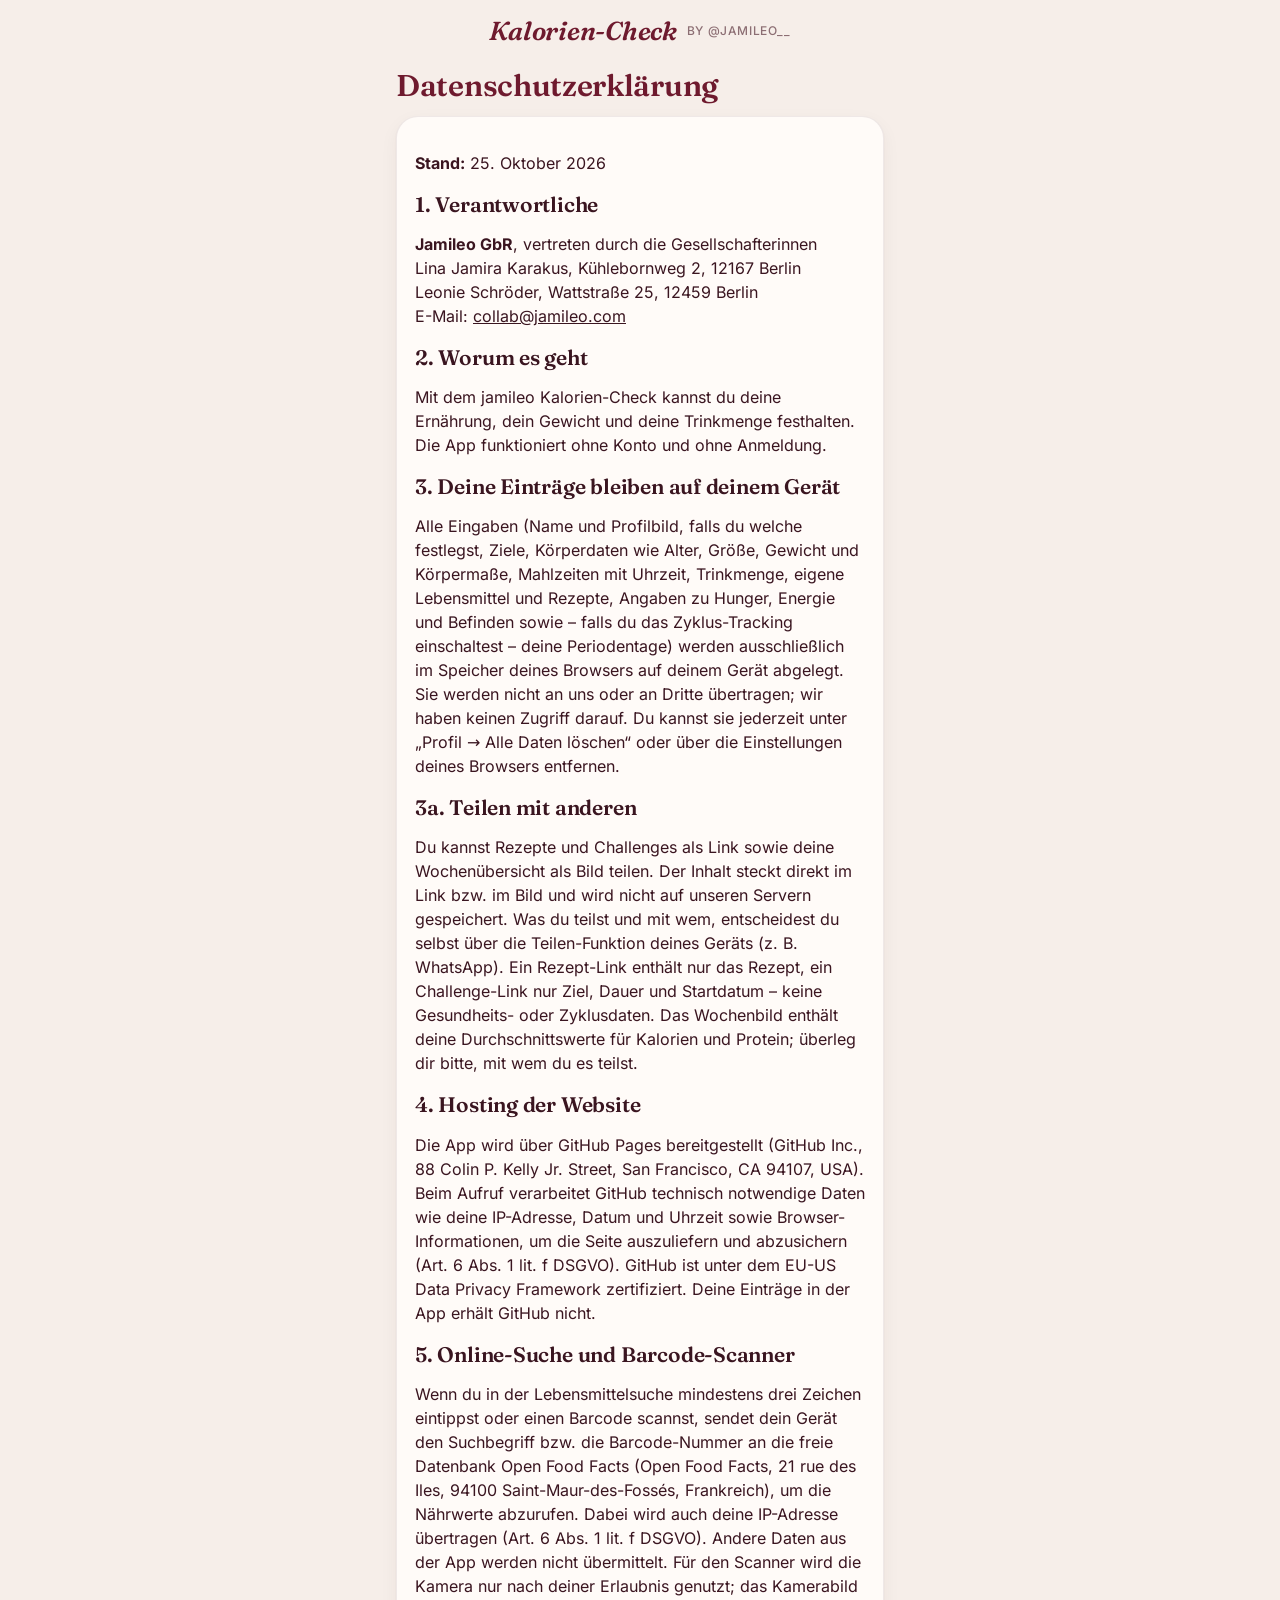
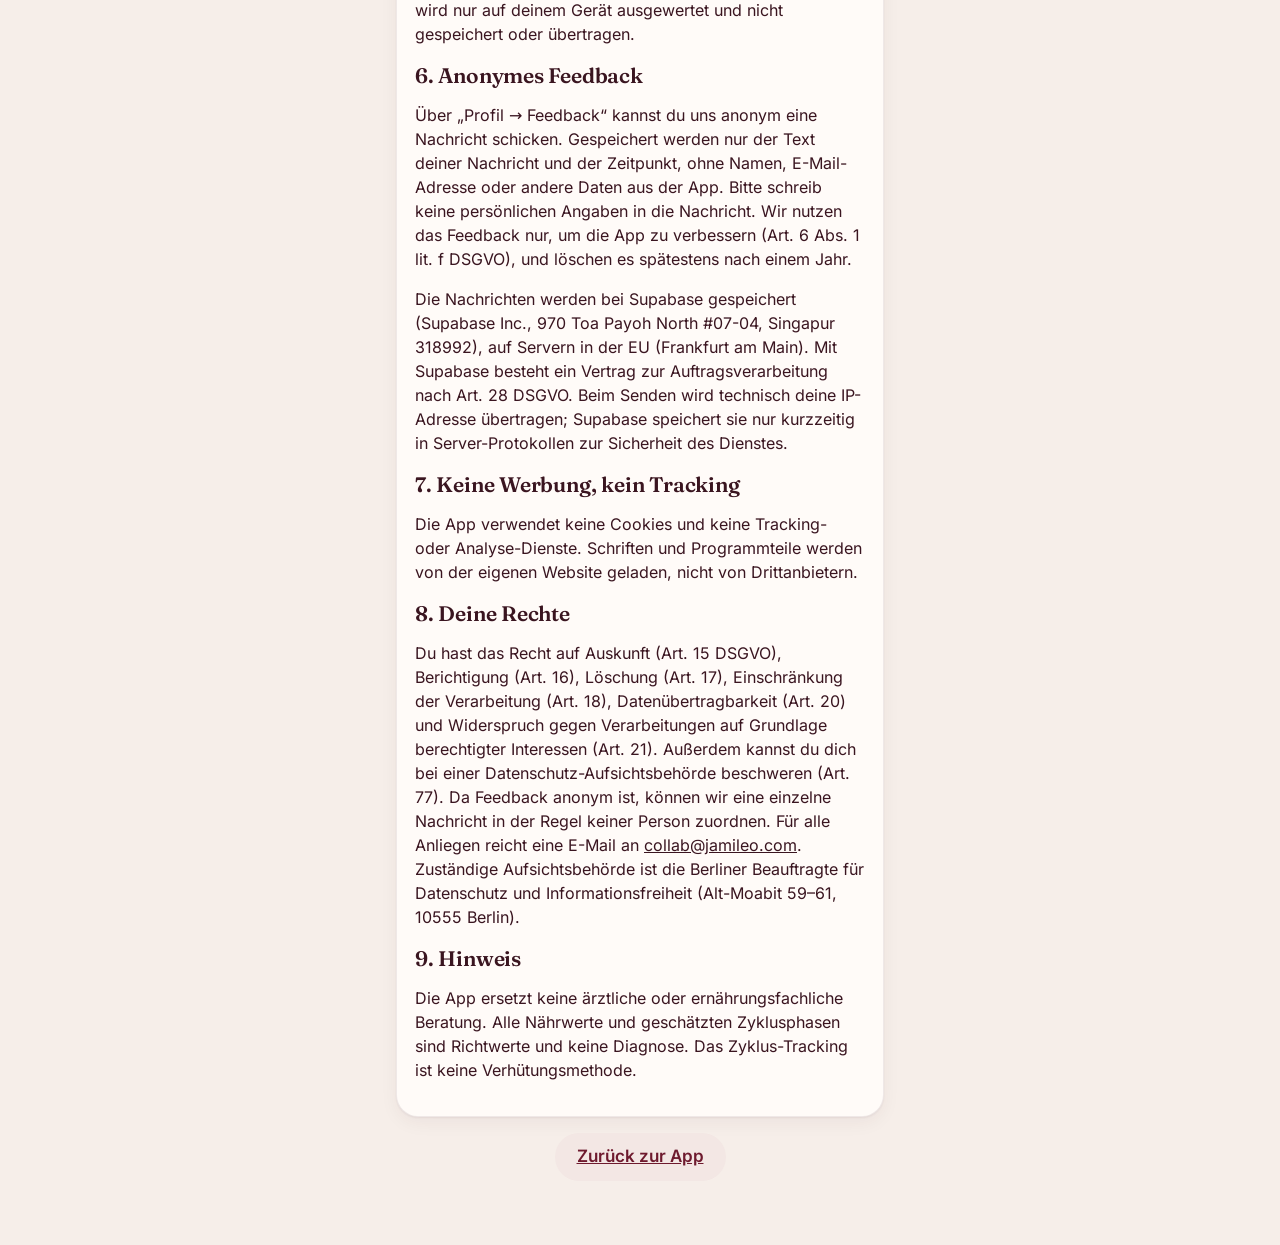
==== commit 46f91b96: "Über 7.000 Lebensmittel aus dem Bundeslebensmittelschlüssel (BLS 4.0) - bls.js: kcal, Protein, verfü" ====
--- a/datenschutz.html
+++ b/datenschutz.html
@@ -43,7 +43,7 @@
     <p>Die App wird über GitHub Pages bereitgestellt (GitHub Inc., 88 Colin P. Kelly Jr. Street, San Francisco, CA 94107, USA). Beim Aufruf verarbeitet GitHub technisch notwendige Daten wie deine IP-Adresse, Datum und Uhrzeit sowie Browser-Informationen, um die Seite auszuliefern und abzusichern (Art. 6 Abs. 1 lit. f DSGVO). GitHub ist unter dem EU-US Data Privacy Framework zertifiziert. Deine Einträge in der App erhält GitHub nicht.</p>
 
     <h3>5. Online-Suche und Barcode-Scanner</h3>
-    <p>Wenn du die Online-Suche nutzt oder einen Barcode scannst, sendet dein Gerät den Suchbegriff bzw. die Barcode-Nummer an die freie Datenbank Open Food Facts (Open Food Facts, 21 rue des Iles, 94100 Saint-Maur-des-Fossés, Frankreich), um die Nährwerte abzurufen. Dabei wird auch deine IP-Adresse übertragen (Art. 6 Abs. 1 lit. f DSGVO). Andere Daten aus der App werden nicht übermittelt. Für den Scanner wird die Kamera nur nach deiner Erlaubnis genutzt; das Kamerabild wird nur auf deinem Gerät ausgewertet und nicht gespeichert oder übertragen.</p>
+    <p>Wenn du in der Lebensmittelsuche mindestens drei Zeichen eintippst oder einen Barcode scannst, sendet dein Gerät den Suchbegriff bzw. die Barcode-Nummer an die freie Datenbank Open Food Facts (Open Food Facts, 21 rue des Iles, 94100 Saint-Maur-des-Fossés, Frankreich), um die Nährwerte abzurufen. Dabei wird auch deine IP-Adresse übertragen (Art. 6 Abs. 1 lit. f DSGVO). Andere Daten aus der App werden nicht übermittelt. Für den Scanner wird die Kamera nur nach deiner Erlaubnis genutzt; das Kamerabild wird nur auf deinem Gerät ausgewertet und nicht gespeichert oder übertragen.</p>
 
     <h3>6. Anonymes Feedback</h3>
     <p>Über „Profil → Feedback“ kannst du uns anonym eine Nachricht schicken. Gespeichert werden nur der Text deiner Nachricht und der Zeitpunkt, ohne Namen, E-Mail-Adresse oder andere Daten aus der App. Bitte schreib keine persönlichen Angaben in die Nachricht. Wir nutzen das Feedback nur, um die App zu verbessern (Art. 6 Abs. 1 lit. f DSGVO), und löschen es spätestens nach einem Jahr.</p>
--- a/app.css
+++ b/app.css
@@ -450,3 +450,67 @@
 .tabs button .emoji { filter: grayscale(1); opacity: .65; font-size: 20px; }
 .tabs button.active .emoji { filter: none; opacity: 1; }
 .card { border: 1px solid var(--line); }
+
+/* Meals: compact diary rows, details in a sheet */
+.section-head { margin: 6px 4px -4px; font-size: 22px; }
+.meals { padding: 4px 16px; }
+.meal-row { display: flex; align-items: center; gap: 10px; padding: 12px 0; }
+.meal-row + .meal-row { border-top: 1px solid var(--line); }
+.meal-open { flex: 1; min-width: 0; display: flex; align-items: center; gap: 14px; border: 0; background: none; padding: 0; text-align: left; cursor: pointer; }
+.meal-ring { position: relative; width: 52px; height: 52px; flex: none; }
+.meal-ring svg { width: 100%; height: 100%; transform: rotate(-90deg); }
+.meal-ring circle { fill: none; stroke-width: 4; }
+.meal-ring .emoji { position: absolute; inset: 0; display: flex; align-items: center; justify-content: center; font-size: 22px; }
+.meal-info { display: flex; flex-direction: column; min-width: 0; }
+.meal-info b { font-family: var(--serif); font-size: 19px; font-weight: 600; }
+.meal-info .arrow { color: var(--muted); font-family: "Inter", sans-serif; font-weight: 400; }
+.meal-kcal { font-weight: 500; }
+.meal-items { color: var(--muted); font-size: 14px; white-space: nowrap; overflow: hidden; text-overflow: ellipsis; }
+.meal-plus { flex: none; width: 44px; height: 44px; border-radius: 50%; border: 0; background: var(--rosa-hell); color: var(--bordeaux); font-size: 26px; font-weight: 400; line-height: 1; cursor: pointer; }
+.meal-plus:active { background: var(--rosa); }
+.meal-sub { margin: -6px 0 12px; font-size: 14px; }
+.meal-stats { display: grid; grid-template-columns: 1fr 1fr; gap: 8px; margin-bottom: 12px; }
+.meal-stats div { background: var(--weiss); border: 1px solid var(--line); border-radius: 16px; padding: 12px; text-align: center; display: flex; flex-direction: column; }
+.meal-stats b { font-family: var(--serif); font-size: 22px; font-weight: 600; }
+.meal-stats span { color: var(--muted); font-size: 14px; }
+.meal-fib { grid-column: 1 / -1; margin: 0; text-align: center; font-size: 14px; }
+.meal-list { padding: 4px 16px 10px; margin-bottom: 12px; }
+.meal-list .entry:first-child { border-top: 0; }
+.meal-more { width: 100%; }
+#theme-pick { margin-bottom: 0; }
+
+/* Cycle calendar */
+.j-cycle-btns { display: flex; gap: 8px; flex-wrap: wrap; }
+.cal-sheet { display: flex; flex-direction: column; }
+.cal-summary { display: flex; flex-direction: column; gap: 2px; margin: 4px 0 10px; }
+.cal-summary b { font-family: var(--serif); font-size: 19px; font-weight: 600; }
+.cal-legend { display: flex; flex-wrap: wrap; gap: 6px 14px; font-size: 13px; color: var(--muted); margin-bottom: 8px; }
+.cal-legend span { display: flex; align-items: center; gap: 6px; }
+.lg { width: 14px; height: 14px; border-radius: 50%; display: inline-block; }
+.lg.period { background: var(--cal-period); }
+.lg.pred { border: 2px dotted var(--cal-period-text); }
+.lg.fertile { background: var(--cal-fertile-bg); }
+.lg.ov { border: 2px dotted var(--cal-fertile); }
+:root { --cal-period: #F9DDE4; --cal-period-text: #D6456B; --cal-fertile: #3A9E9A; --cal-fertile-bg: #DDF1F0; }
+@media (prefers-color-scheme: dark) { :root:not([data-theme="light"]) { --cal-period: #5A2433; --cal-period-text: #F48CA8; --cal-fertile: #6CCFC9; --cal-fertile-bg: #1E3B3A; } }
+:root[data-theme="dark"] { --cal-period: #5A2433; --cal-period-text: #F48CA8; --cal-fertile: #6CCFC9; --cal-fertile-bg: #1E3B3A; }
+.cal-month h4 { font-family: var(--serif); font-weight: 600; font-size: 19px; text-align: center; margin: 14px 0 6px; }
+.cal-grid { display: grid; grid-template-columns: repeat(7, 1fr); row-gap: 4px; }
+.cal-wd { text-align: center; font-size: 12px; color: var(--muted); padding-bottom: 4px; }
+.cal-day { position: relative; aspect-ratio: 1; border: 0; background: none; padding: 0; display: flex; flex-direction: column; align-items: center; justify-content: center; color: var(--text); font-size: 17px; cursor: pointer; }
+.cal-day span { width: 40px; height: 40px; border-radius: 50%; display: flex; align-items: center; justify-content: center; }
+.cal-day small { position: absolute; top: 0; left: 4px; font-size: 10px; color: var(--muted); }
+.cal-day i { position: absolute; bottom: -4px; font-style: normal; font-size: 9px; font-weight: 600; text-transform: uppercase; letter-spacing: .04em; color: var(--text); }
+.cal-day.today span { font-weight: 700; }
+.cal-day.period span { background: var(--cal-period); color: var(--cal-period-text); }
+.cal-day.pred span { border: 2px dotted var(--cal-period-text); color: var(--cal-period-text); }
+.cal-day.fertile span { color: var(--cal-fertile); }
+.cal-day.ov span { border: 2px dotted var(--cal-fertile); color: var(--cal-fertile); }
+.cal-day.future:not(.pred):not(.fertile):not(.ov) span { color: var(--muted); }
+/* Edit mode: a ring to tick on every past day */
+.cal-months.editing .cal-day:not([disabled]) span { border: 2px solid var(--rosa); }
+.cal-months.editing .cal-day.period span { border-color: var(--cal-period-text); background: var(--cal-period-text); color: #fff; }
+.cal-months.editing .cal-day[disabled] { opacity: .35; cursor: default; }
+.cal-edit { flex: none; margin-top: 10px; box-shadow: 0 6px 18px rgba(58, 21, 32, .18); }
+.cal-sheet { height: 92vh; overflow: hidden; }
+.cal-months { flex: 1; min-height: 0; overflow-y: auto; margin: 0 -4px; padding: 0 4px; }
